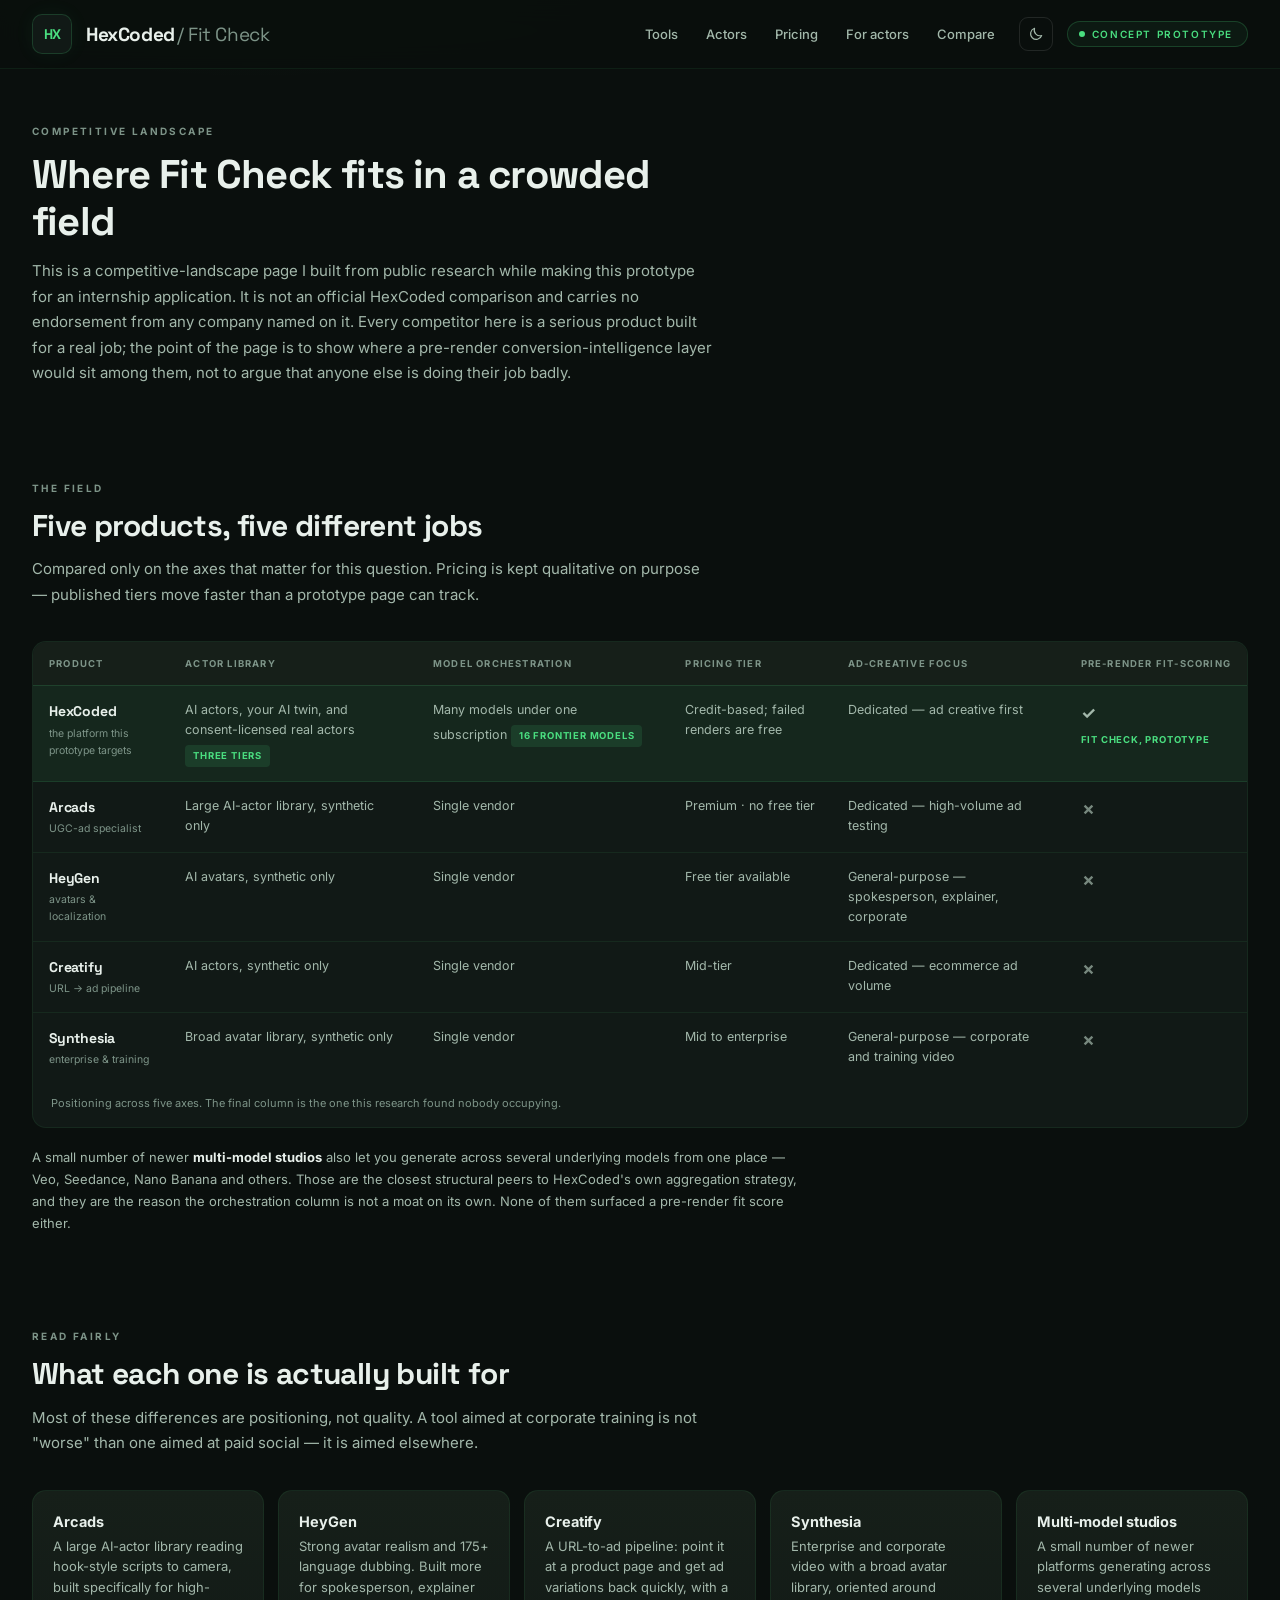
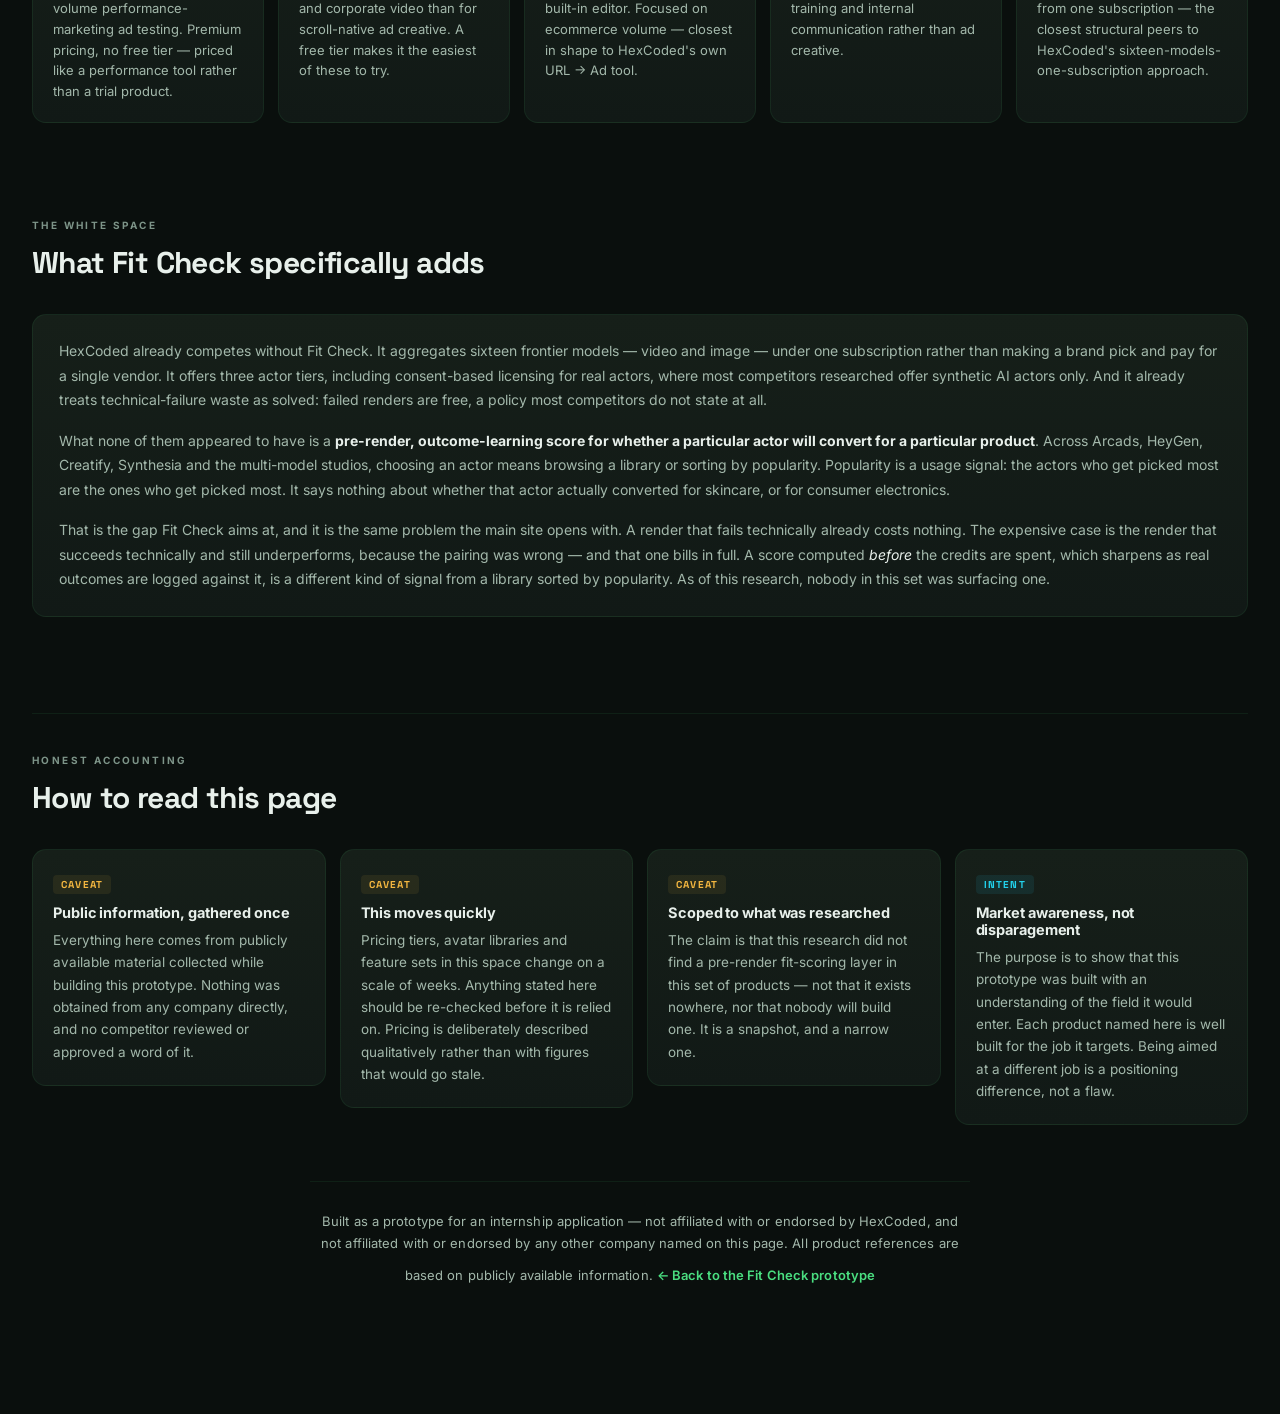
==== competitors.html @ 87420fc1 "Add a competitive-landscape page competitors.html positions Fit Check against Arcads, HeyGen, Creati" ====
<!DOCTYPE html>
<html lang="en">
<head>
<meta charset="UTF-8">
<script>
  /* Applied before first paint so a saved light theme never flashes dark.
     Kept inline and tiny on purpose - it must run before the stylesheet
     paints, which a deferred module cannot do. */
  (function () {
    try {
      if (localStorage.getItem('hexcoded-theme') === 'light') {
        document.documentElement.setAttribute('data-theme', 'light');
      }
    } catch (e) { /* storage blocked - fall through to the dark default */ }
  })();
</script>
<meta name="viewport" content="width=device-width, initial-scale=1.0">
<title>Competitive landscape · Fit Check — HexCoded concept prototype</title>
<meta name="description" content="Where a pre-render conversion-intelligence score sits against Arcads, HeyGen, Creatify and Synthesia — a competitive-landscape page built from public research for an internship application.">
<link rel="icon" href="data:image/svg+xml,%3Csvg xmlns=%27http://www.w3.org/2000/svg%27 viewBox=%270 0 32 32%27%3E%3Crect width=%2732%27 height=%2732%27 rx=%278%27 fill=%27%230a0f0d%27/%3E%3Ccircle cx=%2716%27 cy=%2716%27 r=%279%27 fill=%27none%27 stroke=%27%234ade80%27 stroke-width=%272%27/%3E%3Ccircle cx=%2716%27 cy=%2716%27 r=%273.5%27 fill=%27%234ade80%27/%3E%3C/svg%3E">
<link rel="preconnect" href="https://fonts.googleapis.com">
<link href="https://fonts.googleapis.com/css2?family=Space+Grotesk:wght@400;500;600;700&family=Inter:wght@400;500;600&family=JetBrains+Mono:wght@400;500&display=swap" rel="stylesheet">
<link rel="stylesheet" href="style.css">
</head>
<body id="top">

<!-- ══ NAV — same shell as index.html ═════════════════════════════ -->
<header class="site-header">
  <div class="header-inner">
    <a class="brand" href="index.html">
      <div class="brand-mark">HX</div>
      <div class="brand-name">HexCoded <span>/ Fit Check</span></div>
    </a>

    <nav class="site-nav" aria-label="Product navigation">
      <a href="index.html#tools">Tools</a>
      <a href="index.html#actors">Actors</a>
      <a href="index.html#pricing">Pricing</a>
      <a href="index.html#for-actors">For actors</a>
      <a href="competitors.html" aria-current="page">Compare</a>
    </nav>

    <div class="header-actions">
      <button class="theme-toggle" id="themeToggle" type="button"
              aria-label="Switch to light theme" title="Switch to light theme" aria-pressed="false">
        <svg class="icon-moon" viewBox="0 0 24 24" fill="none" stroke="currentColor"
             stroke-width="1.7" stroke-linecap="round" stroke-linejoin="round" aria-hidden="true">
          <path d="M20.5 14.2A8.5 8.5 0 019.8 3.5a8.5 8.5 0 1010.7 10.7z"/>
        </svg>
        <svg class="icon-sun" viewBox="0 0 24 24" fill="none" stroke="currentColor"
             stroke-width="1.7" stroke-linecap="round" stroke-linejoin="round" aria-hidden="true">
          <circle cx="12" cy="12" r="4.2"/>
          <path d="M12 2v2.4M12 19.6V22M22 12h-2.4M4.4 12H2M19.1 4.9l-1.7 1.7M6.6 17.4l-1.7 1.7M19.1 19.1l-1.7-1.7M6.6 6.6L4.9 4.9"/>
        </svg>
      </button>
      <div class="badge"><span class="badge-dot" aria-hidden="true"></span>Concept Prototype</div>
    </div>
  </div>
</header>

<main class="wrap">

  <!-- ══ HERO ═══════════════════════════════════════════════════════ -->
  <section class="section compare-hero">
    <div class="section-head">
      <div class="section-eyebrow">Competitive landscape</div>
      <h1 class="section-title compare-h1">Where Fit Check fits in a crowded field</h1>
      <p class="section-sub">This is a competitive-landscape page I built from public research while
        making this prototype for an internship application. It is not an official HexCoded comparison
        and carries no endorsement from any company named on it. Every competitor here is a serious
        product built for a real job; the point of the page is to show where a pre-render
        conversion-intelligence layer would sit among them, not to argue that anyone else is doing
        their job badly.</p>
    </div>
  </section>

  <!-- ══ COMPARISON ═════════════════════════════════════════════════ -->
  <section class="section" id="matrix">
    <div class="section-head">
      <div class="section-eyebrow">The field</div>
      <h2 class="section-title">Five products, five different jobs</h2>
      <p class="section-sub">Compared only on the axes that matter for this question. Pricing is kept
        qualitative on purpose — published tiers move faster than a prototype page can track.</p>
    </div>

    <div class="compare-scroll" tabindex="0" role="group" aria-label="Competitive comparison table">
      <table class="compare-table">
        <caption class="compare-caption">Positioning across five axes. The final column is the one
          this research found nobody occupying.</caption>
        <thead>
          <tr>
            <th scope="col">Product</th>
            <th scope="col">Actor library</th>
            <th scope="col">Model orchestration</th>
            <th scope="col">Pricing tier</th>
            <th scope="col">Ad-creative focus</th>
            <th scope="col">Pre-render fit-scoring</th>
          </tr>
        </thead>
        <tbody>
          <tr class="compare-row compare-row--us">
            <th scope="row">
              <span class="compare-name">HexCoded</span>
              <span class="compare-note">the platform this prototype targets</span>
            </th>
            <td>AI actors, your AI twin, and consent-licensed real actors <span class="compare-tick">three tiers</span></td>
            <td>Many models under one subscription <span class="compare-tick">16 frontier models</span></td>
            <td>Credit-based; failed renders are free</td>
            <td>Dedicated — ad creative first</td>
            <td class="compare-yes"><span aria-hidden="true">✓</span>
              <span class="compare-yes-label">Fit Check, prototype</span></td>
          </tr>
          <tr class="compare-row">
            <th scope="row">
              <span class="compare-name">Arcads</span>
              <span class="compare-note">UGC-ad specialist</span>
            </th>
            <td>Large AI-actor library, synthetic only</td>
            <td>Single vendor</td>
            <td>Premium · no free tier</td>
            <td>Dedicated — high-volume ad testing</td>
            <td class="compare-no"><span aria-hidden="true">✗</span><span class="sr-only">No</span></td>
          </tr>
          <tr class="compare-row">
            <th scope="row">
              <span class="compare-name">HeyGen</span>
              <span class="compare-note">avatars &amp; localization</span>
            </th>
            <td>AI avatars, synthetic only</td>
            <td>Single vendor</td>
            <td>Free tier available</td>
            <td>General-purpose — spokesperson, explainer, corporate</td>
            <td class="compare-no"><span aria-hidden="true">✗</span><span class="sr-only">No</span></td>
          </tr>
          <tr class="compare-row">
            <th scope="row">
              <span class="compare-name">Creatify</span>
              <span class="compare-note">URL → ad pipeline</span>
            </th>
            <td>AI actors, synthetic only</td>
            <td>Single vendor</td>
            <td>Mid-tier</td>
            <td>Dedicated — ecommerce ad volume</td>
            <td class="compare-no"><span aria-hidden="true">✗</span><span class="sr-only">No</span></td>
          </tr>
          <tr class="compare-row">
            <th scope="row">
              <span class="compare-name">Synthesia</span>
              <span class="compare-note">enterprise &amp; training</span>
            </th>
            <td>Broad avatar library, synthetic only</td>
            <td>Single vendor</td>
            <td>Mid to enterprise</td>
            <td>General-purpose — corporate and training video</td>
            <td class="compare-no"><span aria-hidden="true">✗</span><span class="sr-only">No</span></td>
          </tr>
        </tbody>
      </table>
    </div>

    <p class="compare-foot">A small number of newer <b>multi-model studios</b> also let you generate
      across several underlying models from one place — Veo, Seedance, Nano Banana and others. Those
      are the closest structural peers to HexCoded's own aggregation strategy, and they are the reason
      the orchestration column is not a moat on its own. None of them surfaced a pre-render fit score
      either.</p>
  </section>

  <!-- ══ WHAT EACH ONE IS ACTUALLY FOR ══════════════════════════════ -->
  <section class="section" id="field">
    <div class="section-head">
      <div class="section-eyebrow">Read fairly</div>
      <h2 class="section-title">What each one is actually built for</h2>
      <p class="section-sub">Most of these differences are positioning, not quality. A tool aimed at
        corporate training is not "worse" than one aimed at paid social — it is aimed elsewhere.</p>
    </div>

    <div class="tool-grid compare-grid">
      <div class="tool-card">
        <div class="tool-name">Arcads</div>
        <div class="tool-desc">A large AI-actor library reading hook-style scripts to camera, built
          specifically for high-volume performance-marketing ad testing. Premium pricing, no free tier
          — priced like a performance tool rather than a trial product.</div>
      </div>
      <div class="tool-card">
        <div class="tool-name">HeyGen</div>
        <div class="tool-desc">Strong avatar realism and 175+ language dubbing. Built more for
          spokesperson, explainer and corporate video than for scroll-native ad creative. A free tier
          makes it the easiest of these to try.</div>
      </div>
      <div class="tool-card">
        <div class="tool-name">Creatify</div>
        <div class="tool-desc">A URL-to-ad pipeline: point it at a product page and get ad variations
          back quickly, with a built-in editor. Focused on ecommerce volume — closest in shape to
          HexCoded's own URL → Ad tool.</div>
      </div>
      <div class="tool-card">
        <div class="tool-name">Synthesia</div>
        <div class="tool-desc">Enterprise and corporate video with a broad avatar library, oriented
          around training and internal communication rather than ad creative.</div>
      </div>
      <div class="tool-card">
        <div class="tool-name">Multi-model studios</div>
        <div class="tool-desc">A small number of newer platforms generating across several underlying
          models from one subscription — the closest structural peers to HexCoded's
          sixteen-models-one-subscription approach.</div>
      </div>
    </div>
  </section>

  <!-- ══ THE GAP ════════════════════════════════════════════════════ -->
  <section class="section" id="gap">
    <div class="section-head">
      <div class="section-eyebrow">The white space</div>
      <h2 class="section-title">What Fit Check specifically adds</h2>
    </div>

    <div class="evidence compare-gap">
      <p class="compare-p">HexCoded already competes without Fit Check. It aggregates sixteen frontier
        models — video and image — under one subscription rather than making a brand pick and pay for a
        single vendor. It offers three actor tiers, including consent-based licensing for real actors,
        where most competitors researched offer synthetic AI actors only. And it already treats
        technical-failure waste as solved: failed renders are free, a policy most competitors do not
        state at all.</p>

      <p class="compare-p">What none of them appeared to have is a <b>pre-render, outcome-learning
        score for whether a particular actor will convert for a particular product</b>. Across Arcads,
        HeyGen, Creatify, Synthesia and the multi-model studios, choosing an actor means browsing a
        library or sorting by popularity. Popularity is a usage signal: the actors who get picked most
        are the ones who get picked most. It says nothing about whether that actor actually converted
        for skincare, or for consumer electronics.</p>

      <p class="compare-p">That is the gap Fit Check aims at, and it is the same problem the main site
        opens with. A render that fails technically already costs nothing. The expensive case is the
        render that succeeds technically and still underperforms, because the pairing was wrong — and
        that one bills in full. A score computed <em>before</em> the credits are spent, which sharpens
        as real outcomes are logged against it, is a different kind of signal from a library sorted by
        popularity. As of this research, nobody in this set was surfacing one.</p>
    </div>
  </section>

  <!-- ══ HONESTY ════════════════════════════════════════════════════ -->
  <section class="section how" id="honesty">
    <div class="section-head">
      <div class="section-eyebrow">Honest accounting</div>
      <h2 class="section-title">How to read this page</h2>
    </div>

    <div class="how-grid">
      <div class="how-card">
        <div class="how-num how-num--standin">Caveat</div>
        <div class="how-h">Public information, gathered once</div>
        <div class="how-p">Everything here comes from publicly available material collected while
          building this prototype. Nothing was obtained from any company directly, and no competitor
          reviewed or approved a word of it.</div>
      </div>
      <div class="how-card">
        <div class="how-num how-num--standin">Caveat</div>
        <div class="how-h">This moves quickly</div>
        <div class="how-p">Pricing tiers, avatar libraries and feature sets in this space change on a
          scale of weeks. Anything stated here should be re-checked before it is relied on. Pricing is
          deliberately described qualitatively rather than with figures that would go stale.</div>
      </div>
      <div class="how-card">
        <div class="how-num how-num--standin">Caveat</div>
        <div class="how-h">Scoped to what was researched</div>
        <div class="how-p">The claim is that this research did not find a pre-render fit-scoring layer
          in this set of products — not that it exists nowhere, nor that nobody will build one. It is a
          snapshot, and a narrow one.</div>
      </div>
      <div class="how-card">
        <div class="how-num how-num--grounded">Intent</div>
        <div class="how-h">Market awareness, not disparagement</div>
        <div class="how-p">The purpose is to show that this prototype was built with an understanding
          of the field it would enter. Each product named here is well built for the job it targets.
          Being aimed at a different job is a positioning difference, not a flaw.</div>
      </div>
    </div>
  </section>

  <footer id="colophon">Built as a prototype for an internship application — not affiliated with or
    endorsed by HexCoded, and not affiliated with or endorsed by any other company named on this page.
    All product references are based on publicly available information.
    <a class="compare-back" href="index.html">← Back to the Fit Check prototype</a></footer>
</main>

<script type="module" src="js/theme.js"></script>
</body>
</html>
---- style.css ----
/* ═══════════════════════════════════════════════════════════════════
   HexCoded · Conversion Intelligence — Production Design System
   ═══════════════════════════════════════════════════════════════════ */

/* ── Tokens ────────────────────────────────────────────────────── */
:root {
  --bg: #0a0f0d;
  --surface: #111916;
  --surface-2: #161f19;
  --surface-3: #1c2720;

  --border: rgba(74, 222, 128, .08);
  --border-hl: rgba(74, 222, 128, .18);

  --accent: #4ade80;
  --accent-dim: #2e6b48;
  --accent-glow: rgba(74, 222, 128, .22);

  --warn: #f4b740;
  --danger: #f2555a;

  --text: #e8f0eb;
  --text-2: #a3b8ab;
  --text-3: #7d9488;


  /* ── role tokens (light theme overrides these below) ───────────── */
  --accent-fill: #4ade80;      /* green that carries --on-accent ink */
  --accent-hover: #5ce898;
  --on-accent: #0a0f0d;        /* ink on a green fill */

  --grad-a: #4ade80;
  --grad-b: #22d3ee;
  --cyan: #22d3ee;
  --cyan-wash: rgba(34,211,238,.09);
  --cyan-wash-2: rgba(34,211,238,.16);

  --line-faint: rgba(255,255,255,.05);
  --line:       rgba(255,255,255,.08);
  --line-2:     rgba(255,255,255,.10);
  --line-3:     rgba(255,255,255,.12);
  --line-4:     rgba(255,255,255,.14);
  --fill-subtle: rgba(255,255,255,.04);
  --track:       rgba(255,255,255,.07);
  --track-fill:  rgba(255,255,255,.35);
  --track-fill-2: rgba(255,255,255,.16);
  --key-usage:   rgba(255,255,255,.30);
  --inset:       rgba(0,0,0,.18);

  --shadow-c:        rgba(0,0,0,.4);
  --shadow-c-soft:   rgba(0,0,0,.3);
  --shadow-c-strong: rgba(0,0,0,.55);

  --verdict-warm-fg: #c7f5d8;
  --verdict-cold-fg: #ffd4d5;
  --header-bg: rgba(10, 15, 13, .82);

  --hero-wash: rgba(74,222,128,.07);
  --hv-silhouette: url("data:image/svg+xml,%3Csvg xmlns='http://www.w3.org/2000/svg' viewBox='0 0 100 132'%3E%3Ccircle cx='50' cy='38' r='21'/%3E%3Cpath d='M6 132c0-29.5 19.7-50 44-50s44 20.5 44 50z'/%3E%3C/svg%3E");

  --mono: 'JetBrains Mono', 'SF Mono', 'Fira Code', monospace;
}

/* ── Reset ─────────────────────────────────────────────────────── */
*, *::before, *::after { box-sizing: border-box; margin: 0; padding: 0; }
html {
  scroll-behavior: smooth;
  /* sticky header is ~57-70px; keep anything scrolled-to clear of it.
     Global scroll-padding replaces the per-element scroll-margin-top rules
     that used to be sprinkled on .flow / .section / .rail / .for-actors. */
  scroll-padding-top: 96px;
}
body {
  font-family: 'Inter', -apple-system, BlinkMacSystemFont, sans-serif;
  background: var(--bg);
  color: var(--text);
  min-height: 100vh;
  -webkit-font-smoothing: antialiased;
  -moz-osx-font-smoothing: grayscale;
  padding: 0 0 100px;
  /* single subtle top glow — not over-produced */
  background-image:
    radial-gradient(ellipse 900px 440px at 20% -6%, var(--hero-wash), transparent 60%);
}

/* ── Layout ────────────────────────────────────────────────────── */
/* .wrap is the WIDE container for hero / transparency / footer.
   .flow is the NARROW, centred container for the linear step panels. */
.wrap {
  max-width: 1280px;
  margin: 0 auto;
  padding: 0 32px;
}
.flow {
  max-width: 800px;
  margin: 0 auto;
}
/* Long-form text never runs the full 1280px measure. */
.sub, .notice, footer { max-width: 660px; }

/* ── Keyframes ─────────────────────────────────────────────────── */
@keyframes fadeUp {
  from { opacity: 0; transform: translateY(18px); }
  to   { opacity: 1; transform: translateY(0); }
}
@keyframes panelIn {
  from { opacity: 0; transform: translateY(12px) scale(.985); }
  to   { opacity: 1; transform: translateY(0)   scale(1); }
}
@keyframes scorePulse {
  0%   { transform: scale(1); }
  35%  { transform: scale(1.08); }
  100% { transform: scale(1); }
}
@keyframes scaleIn {
  from { opacity: 0; transform: translateY(12px) scale(.985); }
  to   { opacity: 1; transform: translateY(0)   scale(1); }
}
@keyframes dotPulse {
  0%, 100% { box-shadow: 0 0 0 0 rgba(74,222,128,.55); }
  60%      { box-shadow: 0 0 0 5px rgba(74,222,128,0); }
}
@keyframes toastUp {
  from { opacity: 0; transform: translateX(-50%) translateY(16px); }
  to   { opacity: 1; transform: translateX(-50%) translateY(0); }
}

/* ══════════════════════════════════════════════════════════════════
   LIGHT THEME
   Same token names, re-pointed. Dark stays the default; light is opt-in
   via data-theme="light" on <html>. On white the dark theme's tricks
   invert: green-tinted glows become grey hairlines, and depth comes
   from soft shadows instead of border luminance.
   ══════════════════════════════════════════════════════════════════ */
html[data-theme="light"] {
  --bg: #f4f9f6;
  --surface: #ffffff;
  --surface-2: #fbfdfc;
  --surface-3: #f1f7f3;

  --border: rgba(13, 42, 30, .10);
  --border-hl: rgba(22, 163, 74, .32);

  --accent: #15803d;          /* green that must stay readable AS TEXT on white */
  --accent-fill: #22c55e;     /* vivid green that carries --on-accent ink */
  --accent-hover: #16a34a;
  --accent-dim: #86efac;
  --accent-glow: rgba(34, 197, 94, .20);
  --on-accent: #04240f;

  --grad-a: #16a34a;
  --grad-b: #0891b2;
  --cyan: #0e7490;
  --cyan-wash: rgba(14, 116, 144, .08);
  --cyan-wash-2: rgba(14, 116, 144, .14);

  --warn: #b45309;
  --danger: #dc2626;

  --text:   #0a1710;   /* headings: near-black */
  --text-2: #3a4a42;   /* body copy: confidently dark, ~9.4:1 on white */
  --text-3: #4e5d55;   /* muted labels, ~7:1 on white */

  --line-faint:   rgba(13, 42, 30, .06);
  --line:         rgba(13, 42, 30, .09);
  --line-2:       rgba(13, 42, 30, .12);
  --line-3:       rgba(13, 42, 30, .15);
  --line-4:       rgba(13, 42, 30, .20);
  --fill-subtle:  rgba(13, 42, 30, .04);
  --track:        rgba(13, 42, 30, .08);
  --track-fill:   rgba(13, 42, 30, .42);
  --track-fill-2: rgba(13, 42, 30, .20);
  --key-usage:    rgba(13, 42, 30, .34);
  --inset:        rgba(13, 42, 30, .025);

  --shadow-c:        rgba(16, 44, 32, .10);
  --shadow-c-soft:   rgba(16, 44, 32, .07);
  --shadow-c-strong: rgba(16, 44, 32, .15);

  --verdict-warm-fg: #14532d;
  --verdict-cold-fg: #7f1d1d;
  --header-bg: rgba(255, 255, 255, .88);

  --hero-wash: rgba(34, 197, 94, .10);
}

/* Depth on white comes from shadow, not from a luminous border. */
html[data-theme="light"] .panel,
html[data-theme="light"] .tool-card,
html[data-theme="light"] .lib-card,
html[data-theme="light"] .econ-cell,
html[data-theme="light"] .how-card,
html[data-theme="light"] .evidence,
html[data-theme="light"] .for-actors,
html[data-theme="light"] .notice,
html[data-theme="light"] .stat,
html[data-theme="light"] .lib-verdict {
  box-shadow: 0 1px 2px rgba(16,44,32,.04), 0 6px 18px rgba(16,44,32,.06);
}
html[data-theme="light"] .panel {
  box-shadow: 0 1px 2px rgba(16,44,32,.04), 0 10px 30px rgba(16,44,32,.07);
}
html[data-theme="light"] .tool-card:hover,
html[data-theme="light"] .lib-card:hover,
html[data-theme="light"] .econ-cell:hover,
html[data-theme="light"] .how-card:hover,
html[data-theme="light"] .stat:hover {
  box-shadow: 0 2px 4px rgba(16,44,32,.05), 0 12px 28px rgba(16,44,32,.11);
}

/* The green washes that read as "tint" on black go muddy on white —
   lighten them and lean on the border instead. */
html[data-theme="light"] .badge {
  background: rgba(34,197,94,.07);
  border-color: rgba(22,163,74,.30);
}
html[data-theme="light"] .actor-card.sel,
html[data-theme="light"] .tool-card--new {
  background: linear-gradient(180deg, rgba(34,197,94,.09) 0%, var(--surface) 70%);
}
html[data-theme="light"] .drop {
  background: var(--surface-3);
}
html[data-theme="light"] .drop:hover {
  background: rgba(34,197,94,.06);
  border-color: var(--accent);
}
html[data-theme="light"] .lib-stat {
  background: var(--surface-3);
}
html[data-theme="light"] .lib-card.has-fit .lib-stat--fit {
  background: rgba(34,197,94,.09);
  border-color: rgba(22,163,74,.30);
}
html[data-theme="light"] .verdict.warm,
html[data-theme="light"] .lib-verdict.on {
  background: rgba(34,197,94,.08);
  border-color: rgba(22,163,74,.28);
}
html[data-theme="light"] .verdict.cold {
  background: rgba(220,38,38,.05);
  border-color: rgba(220,38,38,.22);
}
html[data-theme="light"] .btn-ghost {
  border-color: var(--line-2);
}
html[data-theme="light"] .btn-ghost:hover {
  border-color: var(--border-hl);
  background: rgba(34,197,94,.06);
}
html[data-theme="light"] .conf-pill.med,
html[data-theme="light"] .conf-pill.high,
html[data-theme="light"] .how-num--real {
  background: rgba(34,197,94,.11);
}
html[data-theme="light"] .conf-pill.low { background: rgba(180,83,9,.11); }
html[data-theme="light"] .conf-pill.none,
html[data-theme="light"] .err-box { background: rgba(220,38,38,.07); }
html[data-theme="light"] .how-num--standin { background: rgba(180,83,9,.11); }
html[data-theme="light"] .ev-note code,
html[data-theme="light"] .how-p code,
html[data-theme="light"] footer code {
  background: rgba(34,197,94,.11);
}
html[data-theme="light"] .lb-item:hover { background: rgba(34,197,94,.05); }
html[data-theme="light"] .logBtn { background: var(--surface-3); }
html[data-theme="light"] ::selection { background: rgba(34,197,94,.24); color: var(--text); }
html[data-theme="light"] ::-webkit-scrollbar-track { background: var(--surface-3); }
html[data-theme="light"] ::-webkit-scrollbar-thumb { background: rgba(13,42,30,.22); }
html[data-theme="light"] ::-webkit-scrollbar-thumb:hover { background: rgba(13,42,30,.34); }

/* ── Theme toggle button ────────────────────────────────────────── */
.theme-toggle {
  width: 34px; height: 34px; flex-shrink: 0;
  display: inline-flex; align-items: center; justify-content: center;
  border-radius: 9px; cursor: pointer;
  background: transparent;
  border: 1px solid var(--line-2);
  color: var(--text-2);
  transition: color .2s, border-color .2s, background .2s, transform .2s;
}
.theme-toggle:hover {
  color: var(--accent);
  border-color: var(--border-hl);
  background: var(--fill-subtle);
  transform: translateY(-1px);
}
.theme-toggle:focus-visible {
  outline: none;
  box-shadow: 0 0 0 3px var(--accent-glow);
}
.theme-toggle svg { width: 16px; height: 16px; display: block; }
/* show the icon for the theme you would switch TO */
.theme-toggle .icon-sun  { display: none; }
.theme-toggle .icon-moon { display: block; }
html[data-theme="light"] .theme-toggle .icon-sun  { display: block; }
html[data-theme="light"] .theme-toggle .icon-moon { display: none; }

/* ══════════════════════════════════════════════════════════════════
   HEADER / BRAND
   ══════════════════════════════════════════════════════════════════ */
/* The bar itself is full-viewport-width; only .header-inner is capped. */
.site-header {
  position: sticky; top: 0; z-index: 40;
  width: 100%;
  background: var(--header-bg);
  -webkit-backdrop-filter: saturate(150%) blur(14px);
  backdrop-filter: saturate(150%) blur(14px);
  border-bottom: 1px solid var(--border);
  margin-bottom: 56px;
}
.header-inner {
  max-width: 1280px; margin: 0 auto;
  padding: 14px 32px;
  display: flex; align-items: center; gap: 24px;
}
.brand {
  display: flex; align-items: center; gap: 14px;
  text-decoration: none; color: inherit;
  margin-right: auto;
  transition: opacity .2s;
}
.brand:hover { opacity: .82; }

/* ── centre-right nav links ── */
.site-nav {
  display: flex; align-items: center; gap: 28px;
}
.site-nav a {
  font-size: 13px; font-weight: 500;
  color: var(--text-2); text-decoration: none;
  position: relative; padding: 4px 0;
  transition: color .2s;
}
.site-nav a::after {
  content: ""; position: absolute;
  left: 0; right: 0; bottom: -2px; height: 1.5px;
  background: var(--accent);
  transform: scaleX(0); transform-origin: left;
  transition: transform .25s cubic-bezier(.4,0,.2,1);
}
.site-nav a:hover { color: var(--text); }
.site-nav a:hover::after { transform: scaleX(1); }

/* ── far-right actions ── */
.header-actions {
  display: flex; align-items: center; gap: 14px;
  flex-shrink: 0;
}
.btn-sm {
  padding: 9px 16px; font-size: 12.5px;
  text-decoration: none; white-space: nowrap;
}
.brand-mark {
  width: 40px; height: 40px; border-radius: 10px;
  background: var(--surface);
  border: 1.5px solid var(--border-hl);
  display: flex; align-items: center; justify-content: center;
  font-family: 'Space Grotesk', sans-serif;
  font-weight: 700; font-size: 14px;
  color: var(--accent);
  letter-spacing: -.5px;
  flex-shrink: 0;
  box-shadow: 0 0 20px rgba(74,222,128,.06);
}
.brand-name {
  font-family: 'Space Grotesk', sans-serif;
  font-weight: 700; font-size: 19px;
  letter-spacing: -.4px;
  display: flex; align-items: baseline; gap: 0;
}
.brand-name span {
  color: var(--text-3); font-weight: 400;
  margin-left: 2px;
}

/* badge — live-indicator chip */
.badge {
  display: inline-flex; align-items: center; gap: 7px;
  font-size: 10px; letter-spacing: 1.6px; text-transform: uppercase;
  font-weight: 600; color: var(--accent);
  border: 1px solid rgba(74,222,128,.20);
  background: rgba(74,222,128,.05);
  padding: 6px 14px 6px 11px; border-radius: 100px;
}
.badge-dot {
  width: 6px; height: 6px; border-radius: 50%;
  background: var(--accent);
  flex-shrink: 0;
  animation: dotPulse 2.4s ease-out infinite;
}

/* ══════════════════════════════════════════════════════════════════
   HERO
   ══════════════════════════════════════════════════════════════════ */
/* Mobile-first: single column. Two-column kicks in at >=900px (see below). */
.hero {
  display: grid;
  grid-template-columns: 1fr;
  gap: 40px;
  align-items: center;
  padding-bottom: 8px;
}
.hero-cta {
  display: flex; flex-wrap: wrap; gap: 12px;
  margin-top: 26px;
}
.hero-cta .btn { text-decoration: none; }

.eyebrow {
  font-size: 10.5px; letter-spacing: 2.8px; text-transform: uppercase;
  color: var(--text-3); font-weight: 600;
  margin-bottom: 16px;
}
h1 {
  font-family: 'Space Grotesk', sans-serif;
  font-size: clamp(32px, 4.8vw, 52px);
  line-height: 1.08; font-weight: 700;
  letter-spacing: -.02em;
  max-width: 740px;
  margin-bottom: 4px;
}
h1 em {
  font-style: normal;
  background: linear-gradient(135deg, var(--grad-a), var(--grad-b));
  -webkit-background-clip: text;
  background-clip: text;
  color: transparent;
}
.sub {
  color: var(--text-2); font-size: 16px;
  line-height: 1.7; max-width: 660px;
  margin-top: 16px;
}

/* ── Notice ─────────────────────────────────────────────────────── */
.notice {
  margin-top: 24px; font-size: 13px; color: var(--text-2);
  border: 1px solid var(--border); border-radius: 10px;
  padding: 12px 16px;
  background: var(--surface);
  display: flex; gap: 10px; align-items: flex-start;
  line-height: 1.65;
}
.notice b { color: var(--text-2); }

/* ══════════════════════════════════════════════════════════════════
   HERO VISUAL — stacked portrait cards with a live-feeling front card
   All motion is CSS. No video or image files, original artwork only.
   The card CHROME follows the theme; the small preview STAGE stays dark
   in both themes (like a video thumbnail inside a white card), which is
   what keeps the green sweep legible on a light background.
   ══════════════════════════════════════════════════════════════════ */
.hero-visual { display: none; }          /* hidden until the wide breakpoint */

.hv-stack {
  position: relative;
  height: 430px;
  /* one knob drives rest + hover spread so narrow columns can shrink it */
  --hv-spread: 130px;
  display: flex; align-items: center; justify-content: center;
}
.hv-glow {
  position: absolute; inset: 6% 2% 10%;
  border-radius: 44px;
  background:
    radial-gradient(ellipse at 66% 28%, var(--cyan-wash-2), transparent 62%),
    radial-gradient(ellipse at 30% 72%, var(--accent-glow), transparent 62%);
  filter: blur(30px);
  pointer-events: none;
}

.hv-card {
  position: absolute;
  width: 176px;
  aspect-ratio: 9 / 16;
  border-radius: 18px;
  overflow: hidden;
  display: flex; flex-direction: column;
  background: var(--surface);
  border: 1px solid var(--border-hl);
  box-shadow: 0 22px 52px var(--shadow-c-strong);
  transition: transform .5s cubic-bezier(.4,0,.2,1), box-shadow .5s;
}
.hv-card--left  { transform: translateX(calc(var(--hv-spread) * -1)) rotate(-9deg) scale(.86); z-index: 1; }
.hv-card--right { transform: translateX(var(--hv-spread)) rotate( 9deg) scale(.86); z-index: 1; }
.hv-card--front {
  width: 200px;
  z-index: 3;
  transform: translateY(-8px);
  border-color: var(--border-hl);
  box-shadow: 0 30px 64px var(--shadow-c-strong);
}
.hv-stack:hover .hv-card--left  { transform: translateX(calc(var(--hv-spread) * -1.14)) rotate(-11deg) scale(.88); }
.hv-stack:hover .hv-card--right { transform: translateX(calc(var(--hv-spread) * 1.14)) rotate( 11deg) scale(.88); }
.hv-stack:hover .hv-card--front { transform: translateY(-14px); }

/* ── the preview stage: deliberately dark in BOTH themes ─────────── */
.hv-scene {
  position: relative;
  flex: 1;
  background:
    radial-gradient(ellipse at 50% 120%, #17251f 0%, transparent 70%),
    linear-gradient(170deg, #101b16 0%, #0a120f 100%);
  overflow: hidden;
}

/* animated silhouette: a masked element with a gradient sweeping across */
.hv-figure {
  position: absolute; inset: 12% 0 0;
  -webkit-mask-image: var(--hv-silhouette);
          mask-image: var(--hv-silhouette);
  -webkit-mask-size: 74% auto;    mask-size: 74% auto;
  -webkit-mask-position: center bottom; mask-position: center bottom;
  -webkit-mask-repeat: no-repeat; mask-repeat: no-repeat;
  background-image:
    linear-gradient(108deg, transparent 26%, var(--grad-a) 43%, var(--grad-b) 54%, transparent 72%),
    linear-gradient(0deg, #2a3d34, #2a3d34);
  background-size: 260% 100%, 100% 100%;
  background-repeat: no-repeat;
  animation: hvSweep 3.6s linear infinite;
}
@keyframes hvSweep {
  from { background-position: 170% 0, 0 0; }
  to   { background-position: -70% 0, 0 0; }
}

/* a faint horizontal scan line drifting down the stage */
.hv-scan {
  position: absolute; left: 0; right: 0; height: 34%;
  background: linear-gradient(180deg, transparent, rgba(74,222,128,.10), transparent);
  animation: hvScan 4.2s ease-in-out infinite;
  pointer-events: none;
}
@keyframes hvScan {
  0%, 100% { transform: translateY(-40%); opacity: 0; }
  40%      { opacity: 1; }
  60%      { opacity: 1; }
  50%      { transform: translateY(190%); }
}

/* ── LIVE PREVIEW chip — fixed light colours, it sits on the dark stage */
.hv-live {
  position: absolute; top: 10px; left: 10px;
  display: inline-flex; align-items: center; gap: 6px;
  font-size: 8px; font-weight: 700;
  letter-spacing: 1.1px; text-transform: uppercase;
  color: #d6f5e2;
  background: rgba(8,14,11,.62);
  -webkit-backdrop-filter: blur(6px); backdrop-filter: blur(6px);
  border: 1px solid rgba(74,222,128,.30);
  padding: 4px 9px 4px 7px; border-radius: 100px;
  z-index: 2;
}
.hv-live-dot {
  width: 5px; height: 5px; border-radius: 50%;
  background: #4ade80; flex-shrink: 0;
  animation: hvRec 1.6s ease-in-out infinite;
}
@keyframes hvRec {
  0%, 100% { opacity: 1;  box-shadow: 0 0 0 0 rgba(74,222,128,.6); }
  50%      { opacity: .45; box-shadow: 0 0 0 4px rgba(74,222,128,0); }
}

/* ── card chrome below the stage — fully theme-aware ─────────────── */
.hv-readout {
  padding: 11px 12px 12px;
  background: var(--surface);
  border-top: 1px solid var(--border);
  flex-shrink: 0;
}
.hv-cap {
  font-size: 8px; letter-spacing: 1.3px; text-transform: uppercase;
  font-weight: 700; color: var(--text-3);
  margin-bottom: 7px;
}
.hv-score {
  display: flex; align-items: baseline; gap: 3px;
  font-family: 'Space Grotesk', sans-serif;
  line-height: 1;
}
.hv-score b {
  font-size: 30px; font-weight: 700; letter-spacing: -1.4px;
  background: linear-gradient(135deg, var(--grad-a), var(--grad-b));
  -webkit-background-clip: text; background-clip: text; color: transparent;
}
.hv-score span { font-size: 11px; color: var(--text-3); font-weight: 500; }

/* looping waveform — reads as "computing", not as audio */
.hv-wave {
  display: flex; align-items: flex-end; gap: 2.5px;
  height: 18px; margin-top: 9px;
}
.hv-wave i {
  flex: 1; height: 100%; border-radius: 2px;
  background: linear-gradient(180deg, var(--grad-a), var(--grad-b));
  transform-origin: bottom;
  animation: hvWave 1.25s ease-in-out infinite;
}
.hv-wave i:nth-child(1) { animation-delay: -.00s }
.hv-wave i:nth-child(2) { animation-delay: -.14s }
.hv-wave i:nth-child(3) { animation-delay: -.28s }
.hv-wave i:nth-child(4) { animation-delay: -.42s }
.hv-wave i:nth-child(5) { animation-delay: -.56s }
.hv-wave i:nth-child(6) { animation-delay: -.70s }
.hv-wave i:nth-child(7) { animation-delay: -.84s }
.hv-wave i:nth-child(8) { animation-delay: -.98s }
.hv-wave i:nth-child(9) { animation-delay: -1.12s }
@keyframes hvWave {
  0%, 100% { transform: scaleY(.20); opacity: .55; }
  50%      { transform: scaleY(1);   opacity: 1; }
}

.hv-prog {
  height: 3px; margin-top: 9px; border-radius: 100px;
  background: var(--track); overflow: hidden;
}
.hv-prog i {
  display: block; height: 100%; border-radius: 100px;
  background: linear-gradient(90deg, var(--grad-a), var(--grad-b));
  animation: hvProg 3.2s cubic-bezier(.5,0,.3,1) infinite;
}
@keyframes hvProg {
  0%       { width: 3%;  opacity: 1; }
  72%      { width: 84%; opacity: 1; }
  90%,100% { width: 84%; opacity: .25; }
}

/* ── side card contents ─────────────────────────────────────────── */
.hv-swatches {
  position: absolute; inset: 0;
  display: flex; flex-direction: column;
}
.hv-swatches span { flex: 1; background: var(--c); }
.hv-foot {
  display: flex; justify-content: space-between; align-items: baseline;
  font-size: 8.5px; color: var(--text-3); margin-top: 6px;
}
.hv-mono { font-family: var(--mono); color: var(--accent); font-size: 8px; }

.hv-portrait {
  position: absolute; inset: 0;
  display: flex; align-items: center; justify-content: center;
}
.hv-portrait svg {
  width: 62%; height: auto; display: block;
  border-radius: 50%;
  filter: drop-shadow(0 6px 18px rgba(0,0,0,.45));
}
.hv-name { font-weight: 600; font-size: 11.5px; color: var(--text); }
.hv-tag  { font-size: 8.5px; color: var(--text-3); margin-top: 2px; }

/* the hero column narrows fast between 900-1120px - pull the stack in
   so the outer cards cannot push past the viewport edge */
@media (max-width: 1120px) {
  .hv-stack { --hv-spread: 92px; height: 400px; }
  .hv-card { width: 158px; }
  .hv-card--front { width: 180px; }
}

.hv-caption {
  margin-top: 16px; text-align: center;
  font-size: 10.5px; color: var(--text-3);
  letter-spacing: .2px;
}

/* Motion is decoration — kill it when the viewer asks. */
@media (prefers-reduced-motion: reduce) {
  .hv-figure, .hv-scan, .hv-live-dot, .hv-wave i, .hv-prog i { animation: none; }
  .hv-prog i { width: 84%; }
  .hv-wave i { transform: scaleY(.6); }
  .hv-stack:hover .hv-card--left,
  .hv-stack:hover .hv-card--right,
  .hv-stack:hover .hv-card--front { transform: none; }
  .hv-stack:hover .hv-card--left  { transform: translateX(calc(var(--hv-spread) * -1)) rotate(-9deg) scale(.86); }
  .hv-stack:hover .hv-card--right { transform: translateX(var(--hv-spread)) rotate( 9deg) scale(.86); }
  .hv-stack:hover .hv-card--front { transform: translateY(-8px); }
}

/* ══════════════════════════════════════════════════════════════════
   STEP RAIL
   ══════════════════════════════════════════════════════════════════ */
.rail {
  display: flex; align-items: center;
  margin: 40px 0 32px;
}
.step-pt {
  display: flex; align-items: center; gap: 10px;
}
.dot {
  width: 28px; height: 28px; border-radius: 50%;
  display: flex; align-items: center; justify-content: center;
  font-size: 11px; font-weight: 700;
  font-family: 'Space Grotesk', sans-serif;
  border: 1.5px solid var(--line-3);
  color: var(--text-3); background: var(--surface);
  transition: all .35s cubic-bezier(.4,0,.2,1);
  flex-shrink: 0;
}
.dot.active {
  border-color: var(--accent);
  color: var(--on-accent); background: var(--accent-fill);
  box-shadow: 0 0 0 4px var(--accent-glow);
  transform: scale(1.08);
}
.dot.done {
  border-color: var(--accent);
  color: var(--accent); background: rgba(74,222,128,.10);
}
.step-label {
  font-size: 12.5px; color: var(--text-3);
  font-weight: 500; white-space: nowrap;
  transition: color .3s;
}
.step-label.on { color: var(--text); }
.rail-line {
  flex: 1; height: 1px;
  background: var(--line);
  margin: 0 12px; min-width: 14px;
}

/* ══════════════════════════════════════════════════════════════════
   PANELS
   ══════════════════════════════════════════════════════════════════ */
.panel {
  background: var(--surface);
  border: 1px solid var(--border);
  border-radius: 16px;
  padding: 32px 34px;
  min-height: 280px;
  box-shadow: 0 18px 44px var(--shadow-c);
  animation: panelIn .4s ease-out both;
}
.panel-title {
  font-family: 'Space Grotesk', sans-serif;
  font-weight: 700; font-size: 17px;
  margin-bottom: 7px;
  letter-spacing: -.2px;
}
.panel-desc {
  color: var(--text-2); font-size: 14.5px;
  margin-bottom: 26px; line-height: 1.65;
}

/* ══════════════════════════════════════════════════════════════════
   UPLOAD / DROP ZONE
   ══════════════════════════════════════════════════════════════════ */
.drop {
  border: 1.5px dashed var(--line-4);
  border-radius: 14px; padding: 34px;
  display: flex; flex-direction: column;
  align-items: center; justify-content: center; gap: 8px;
  cursor: pointer; text-align: center;
  background: var(--surface-2);
  transition: border-color .25s, background .25s, box-shadow .25s, transform .25s;
}
.drop:hover {
  border-color: var(--accent-dim);
  background: rgba(74,222,128,.03);
  transform: translateY(-1px);
  box-shadow: 0 6px 24px var(--shadow-c-soft);
}
.drop.filled {
  border-style: solid;
  border-color: var(--accent-dim);
  padding: 16px;
}
.drop-title { font-weight: 600; font-size: 13.5px; }
.drop-sub   { font-size: 11.5px; color: var(--text-3); }
.preview-img {
  max-height: 150px; border-radius: 10px;
  object-fit: cover;
}
input[type=file] { display: none; }

/* ── Category chips ────────────────────────────────────────────── */
.samples {
  display: flex; gap: 9px;
  margin-top: 14px; flex-wrap: wrap;
}
.sample-chip {
  font-size: 11.5px; padding: 7px 13px;
  border-radius: 100px;
  border: 1px solid var(--line-2);
  color: var(--text-2); cursor: pointer;
  background: transparent;
  transition: all .2s ease;
}
.sample-chip:hover {
  border-color: var(--accent-dim);
  color: var(--accent);
}
.sample-chip.on {
  border-color: var(--accent);
  color: var(--accent);
  background: rgba(74,222,128,.06);
}

/* ══════════════════════════════════════════════════════════════════
   ACTOR GRID
   ══════════════════════════════════════════════════════════════════ */
.actor-grid {
  display: grid;
  grid-template-columns: repeat(6, 1fr);
  gap: 12px;
}
@media (max-width: 820px) { .actor-grid { grid-template-columns: repeat(3, 1fr); } }
@media (max-width: 480px) { .actor-grid { grid-template-columns: repeat(2, 1fr); } }

.actor-card {
  border: 1.5px solid var(--border);
  border-radius: 14px; padding: 16px 12px;
  cursor: pointer; text-align: center;
  background: linear-gradient(180deg, var(--surface-2) 0%, var(--surface) 100%);
  transition: all .25s cubic-bezier(.4,0,.2,1);
}
.actor-card:hover {
  border-color: var(--border-hl);
  transform: translateY(-3px) scale(1.02);
  box-shadow: 0 8px 24px var(--shadow-c);
}
.actor-card.sel {
  border-color: var(--accent);
  background: linear-gradient(180deg, rgba(74,222,128,.07) 0%, var(--surface) 100%);
  box-shadow:
    0 0 0 3px var(--accent-glow),
    0 8px 28px var(--shadow-c);
}
.actor-avatar {
  width: 56px; height: 56px; border-radius: 50%;
  margin: 0 auto 8px;
  position: relative; overflow: hidden;
  transition: transform .25s;
}
.actor-card:hover .actor-avatar { transform: scale(1.06); }
.actor-avatar svg { width: 100%; height: 100%; display: block; }
.actor-name { font-weight: 600; font-size: 13px; }
.actor-tag  { font-size: 10.5px; color: var(--text-3); margin-top: 2px; }
.actor-delivery {
  font-size: 9.5px; margin-top: 5px;
  color: var(--accent); opacity: .85;
  letter-spacing: .2px;
}

/* ══════════════════════════════════════════════════════════════════
   FORM HELPERS
   ══════════════════════════════════════════════════════════════════ */
.field { margin-bottom: 14px; }
.field label {
  display: block; font-size: 10.5px; color: var(--text-3);
  margin-bottom: 7px; font-weight: 600;
  letter-spacing: .6px; text-transform: uppercase;
}
select {
  width: 100%; background: var(--surface-2);
  border: 1px solid var(--line-3);
  color: var(--text); padding: 11px 12px;
  border-radius: 9px; font-size: 14px;
  font-family: 'Inter', sans-serif; cursor: pointer;
  transition: border-color .2s, box-shadow .2s;
}
select:focus {
  outline: none;
  border-color: var(--accent-dim);
  box-shadow: 0 0 0 3px var(--accent-glow);
}

/* ══════════════════════════════════════════════════════════════════
   BUTTONS
   ══════════════════════════════════════════════════════════════════ */
.row {
  display: flex; justify-content: space-between;
  align-items: center; margin-top: 28px;
  gap: 12px; flex-wrap: wrap;
}
.btn {
  font-family: 'Inter', sans-serif;
  font-weight: 600; font-size: 13.5px;
  border: none; border-radius: 10px;
  padding: 12px 22px; cursor: pointer;
  display: inline-flex; align-items: center; gap: 8px;
  transition: all .2s cubic-bezier(.4,0,.2,1);
}
.btn-primary {
  background: var(--accent-fill);
  color: var(--on-accent);
}
.btn-primary:hover {
  background: var(--accent-hover);
  transform: translateY(-1px);
  box-shadow: 0 4px 18px var(--accent-glow);
}
.btn-primary:active { transform: translateY(0); }
.btn-primary:disabled {
  background: var(--surface-2);
  color: var(--text-3);
  cursor: not-allowed; box-shadow: none;
}
.btn-primary:disabled:hover { transform: none; }

.btn-ghost {
  background: transparent; color: var(--text-2);
  border: 1px solid rgba(74,222,128,.15);
}
.btn-ghost:hover {
  color: var(--text);
  border-color: rgba(74,222,128,.30);
  background: rgba(74,222,128,.04);
  transform: translateY(-1px);
}

/* ── Error ──────────────────────────────────────────────────────── */
.err-box {
  margin-top: 14px; font-size: 12.5px;
  color: var(--danger);
  background: rgba(242,85,90,.06);
  border: 1px solid rgba(242,85,90,.25);
  border-radius: 9px; padding: 10px 13px;
  display: none;
}
.err-box.show { display: block; }

/* ══════════════════════════════════════════════════════════════════
   RESULT — STEP 3
   ══════════════════════════════════════════════════════════════════ */
.result-grid {
  display: grid;
  grid-template-columns: 1fr 1.2fr;
  gap: 24px; align-items: start;
}
@media (max-width: 700px) { .result-grid { grid-template-columns: 1fr; } }

/* ── Evidence (diagnostics card) ───────────────────────────────── */
.evidence {
  background: linear-gradient(180deg, var(--surface-2) 0%, var(--surface) 100%);
  border: 1px solid var(--border);
  border-radius: 14px; padding: 22px 20px;
}
.ev-title {
  font-size: 10px; color: var(--text-3);
  text-transform: uppercase; letter-spacing: 1px;
  font-weight: 700; margin-bottom: 16px;
}
.ev-row {
  display: flex; align-items: center;
  gap: 12px; margin-bottom: 12px;
}
.swatch {
  width: 24px; height: 24px; border-radius: 6px;
  border: 1px solid var(--line-2);
  flex-shrink: 0;
}
.ev-label { font-size: 13px; color: var(--text-2); }
.ev-val {
  font-family: var(--mono);
  font-size: 13px; font-weight: 600;
  color: var(--text); margin-left: auto;
  letter-spacing: -.3px;
}
.ev-note {
  font-size: 12.5px; color: var(--text-2);
  margin-top: 16px; line-height: 1.65;
  border-top: 1px solid var(--border);
  padding-top: 14px;
}
.ev-note code {
  font-family: var(--mono);
  font-size: 10.5px;
  background: rgba(74,222,128,.08);
  color: var(--accent);
  padding: 2px 6px; border-radius: 4px;
}

/* ── Score block ───────────────────────────────────────────────── */
.score-block {
  display: flex; flex-direction: column; gap: 16px;
}
.score-head {
  display: flex; align-items: baseline;
  gap: 6px; flex-wrap: wrap;
}
.score-num {
  font-family: 'Space Grotesk', sans-serif;
  font-weight: 700; font-size: 56px;
  letter-spacing: -2px;
  color: var(--text);
  line-height: 1;
  transition: transform .3s ease;
}
/* pulse class — toggled by main.js on score update */
.score-num.pulse {
  animation: scorePulse .45s cubic-bezier(.4,0,.2,1);
}
.score-den {
  font-family: 'Space Grotesk', sans-serif;
  color: var(--text-3); font-size: 18px;
  font-weight: 500;
}

/* ── Confidence pill ───────────────────────────────────────────── */
.conf-pill {
  font-size: 10px; padding: 4px 11px;
  border-radius: 100px; font-weight: 700;
  letter-spacing: .8px; text-transform: uppercase;
  margin-left: 6px;
  transition: background .35s, color .35s;
}
.conf-pill.none { background: rgba(242,85,90,.10); color: var(--danger); }
.conf-pill.low  { background: rgba(244,183,64,.10); color: var(--warn); }
.conf-pill.med  { background: rgba(74,222,128,.10); color: var(--accent); }
.conf-pill.high { background: rgba(74,222,128,.16); color: var(--accent); }

/* ── Verdict ───────────────────────────────────────────────────── */
.verdict {
  padding: 15px 17px; border-radius: 10px;
  font-size: 13.5px; line-height: 1.65;
  border: 1px solid var(--border);
  transition: background .35s, border-color .35s, color .35s;
}
.verdict.cold {
  background: rgba(242,85,90,.05);
  border-color: rgba(242,85,90,.20);
  color: var(--verdict-cold-fg);
}
.verdict.warm {
  background: rgba(74,222,128,.05);
  border-color: rgba(74,222,128,.18);
  color: var(--verdict-warm-fg);
}

/* ── Log section ───────────────────────────────────────────────── */
.logSection p {
  font-size: 12.5px; color: var(--text-2);
  margin-bottom: 12px; line-height: 1.6;
}
.logBtns { display: flex; gap: 8px; }
.logBtn {
  flex: 1; font-size: 12px; padding: 10px 6px;
  border-radius: 9px;
  border: 1px solid var(--line-2);
  background: var(--surface-2);
  color: var(--text); cursor: pointer;
  font-weight: 600;
  transition: all .2s ease;
}
.logBtn:hover { transform: translateY(-1px); }
.logBtn.high:hover {
  border-color: var(--accent);
  color: var(--accent);
  box-shadow: 0 4px 14px rgba(74,222,128,.12);
}
.logBtn.avg:hover {
  border-color: var(--warn);
  color: var(--warn);
  box-shadow: 0 4px 14px rgba(244,183,64,.10);
}
.logBtn.low:hover {
  border-color: var(--danger);
  color: var(--danger);
  box-shadow: 0 4px 14px rgba(242,85,90,.10);
}
.logged-tag {
  font-size: 11px; color: var(--accent);
  display: none; align-items: center; gap: 6px;
}
.logged-tag.show { display: flex; }

/* ══════════════════════════════════════════════════════════════════
   FLYWHEEL STATS + LEADERBOARD
   ══════════════════════════════════════════════════════════════════ */
.flywheel {
  margin-top: 32px;
  padding-top: 24px;
  border-top: 1px solid var(--border);
}
.fly-stats {
  display: flex; gap: 12px;
  margin: 22px 0 18px;
}
.stat {
  flex: 1; border: 1px solid var(--border);
  border-radius: 12px; padding: 16px;
  background: var(--surface-2); text-align: center;
  transition: border-color .25s, box-shadow .25s, transform .25s;
}
.stat:hover {
  border-color: var(--border-hl);
  transform: translateY(-2px);
  box-shadow: 0 6px 20px var(--shadow-c);
}
.stat-num {
  font-family: 'Space Grotesk', sans-serif;
  font-weight: 700; font-size: 22px;
  color: var(--accent);
}
.stat-lbl {
  font-size: 9px; color: var(--text-3);
  text-transform: uppercase; letter-spacing: .8px;
  margin-top: 4px; font-weight: 600;
}
.lb-title {
  font-size: 10px; color: var(--text-3);
  text-transform: uppercase; letter-spacing: 1px;
  font-weight: 700; margin-bottom: 8px;
}
.lb-item {
  display: flex; align-items: center;
  justify-content: space-between;
  padding: 10px 8px;
  border-bottom: 1px solid var(--border);
  font-size: 12.5px;
  border-radius: 6px;
  transition: background .15s;
}
.lb-item:last-child { border-bottom: none; }
.lb-item:hover { background: rgba(74,222,128,.03); }
.lb-meta {
  color: var(--text-3); font-size: 10.5px;
  margin-top: 1px;
}
.lb-score {
  font-family: var(--mono);
  font-weight: 700; font-size: 13px;
  color: var(--accent);
}
.lb-empty {
  color: var(--text-3); font-size: 12px;
  text-align: center; padding: 20px 0;
}
.resetBtn {
  margin-top: 14px; font-size: 10.5px;
  color: var(--text-3); background: none;
  border: none; cursor: pointer;
  text-decoration: underline;
  text-underline-offset: 3px;
  transition: color .2s;
}
.resetBtn:hover { color: var(--accent); }

/* ══════════════════════════════════════════════════════════════════
   "WHAT'S REAL" — TRANSPARENCY SECTION
   ══════════════════════════════════════════════════════════════════ */
.how { padding-top: 40px; border-top: 1px solid var(--border); }
.how-grid {
  display: grid;
  grid-template-columns: repeat(auto-fit, minmax(215px, 1fr));
  gap: 14px;
  align-items: start;   /* cards size to their content, no dead space */
}
@media (max-width: 1100px) { .how-grid { grid-template-columns: repeat(2, 1fr); } }
@media (max-width: 700px)  { .how-grid { grid-template-columns: 1fr; } }

.how-card {
  border: 1px solid var(--border);
  border-radius: 14px; padding: 22px 20px;
  background: linear-gradient(180deg, var(--surface-2) 0%, var(--surface) 100%);
  transition: border-color .25s, box-shadow .25s, transform .25s;
  position: relative;
}
.how-card:hover {
  border-color: var(--border-hl);
  transform: translateY(-2px);
  box-shadow: 0 8px 24px var(--shadow-c);
}
.how-num {
  display: inline-block;
  font-family: 'Space Grotesk', sans-serif;
  font-weight: 700; font-size: 10px;
  letter-spacing: 1.2px; text-transform: uppercase;
  margin-bottom: 10px;
  padding: 3px 8px;
  border-radius: 4px;
}
/* REAL = green, STAND-IN = amber, GROUNDED = cyan */
.how-num--real     { color: var(--accent); background: rgba(74,222,128,.08); }
.how-num--standin  { color: var(--warn);   background: rgba(244,183,64,.08); }
.how-num--grounded { color: var(--cyan);       background: var(--cyan-wash); }
.how-h {
  font-weight: 700; font-size: 14.5px;
  margin-bottom: 8px; letter-spacing: -.1px;
}
.how-p {
  font-size: 13.5px; color: var(--text-2);
  line-height: 1.65;
}
.how-list {
  list-style: none;
  margin-top: 12px;
  display: flex; flex-direction: column; gap: 9px;
}
.how-list li {
  position: relative;
  padding-left: 14px;
  font-size: 13px; line-height: 1.65;
  color: var(--text-2);
}
.how-list li::before {
  content: "";
  position: absolute; left: 0; top: 8px;
  width: 4px; height: 4px; border-radius: 50%;
  background: var(--cyan); opacity: .75;
}
.how-list b { color: var(--text); font-weight: 600; }

.how-p code {
  font-family: var(--mono);
  font-size: 11px;
  background: rgba(74,222,128,.08);
  color: var(--accent);
  padding: 1px 5px; border-radius: 3px;
}

/* ══════════════════════════════════════════════════════════════════
   SECTION SCAFFOLD — shared rhythm for every section below the hero
   ══════════════════════════════════════════════════════════════════ */
.section { margin-top: 96px; }
.section-head { max-width: 680px; margin-bottom: 34px; }
.section-eyebrow {
  font-size: 10px; letter-spacing: 2.4px; text-transform: uppercase;
  color: var(--text-3); font-weight: 700; margin-bottom: 14px;
}
.section-title {
  font-family: 'Space Grotesk', sans-serif;
  font-size: clamp(22px, 2.6vw, 30px);
  font-weight: 700; letter-spacing: -.02em;
  line-height: 1.18; margin-bottom: 13px;
}
.section-sub {
  color: var(--text-2); font-size: 15px; line-height: 1.7;
}

/* ══════════════════════════════════════════════════════════════════
   PRICING / CREDIT ECONOMICS STRIP
   ══════════════════════════════════════════════════════════════════ */
.econ { margin-top: 64px; }
.econ-strip {
  display: grid; grid-template-columns: repeat(4, 1fr);
  gap: 12px;
}
.econ-cell {
  border: 1px solid var(--border);
  border-radius: 14px; padding: 20px 18px;
  background: linear-gradient(180deg, var(--surface-2) 0%, var(--surface) 100%);
  transition: border-color .25s, transform .25s, box-shadow .25s;
}
.econ-cell:hover {
  border-color: var(--border-hl);
  transform: translateY(-2px);
  box-shadow: 0 8px 24px var(--shadow-c);
}
.econ-cell--free { border-color: rgba(74,222,128,.22); }
.econ-num {
  font-family: 'Space Grotesk', sans-serif;
  font-weight: 700; font-size: 26px; letter-spacing: -1px;
  color: var(--text); line-height: 1;
}
.econ-cell--free .econ-num { color: var(--accent); }
.econ-lbl {
  font-size: 12px; color: var(--text-2);
  margin-top: 9px; line-height: 1.6;
}
.econ-note {
  margin-top: 20px; max-width: 780px;
  font-size: 14px; line-height: 1.7; color: var(--text-2);
}
.econ-note b { color: var(--text); }

/* ══════════════════════════════════════════════════════════════════
   TOOLSET GRID
   ══════════════════════════════════════════════════════════════════ */
.tool-grid {
  display: grid; grid-template-columns: repeat(5, 1fr);
  gap: 14px;
}
.tool-card {
  position: relative;
  border: 1px solid var(--border);
  border-radius: 14px; padding: 22px 20px 20px;
  background: linear-gradient(180deg, var(--surface-2) 0%, var(--surface) 100%);
  transition: border-color .25s, transform .25s, box-shadow .25s;
  display: block; text-decoration: none; color: inherit;
}
.tool-card:hover {
  border-color: var(--border-hl);
  transform: translateY(-3px);
  box-shadow: 0 10px 28px var(--shadow-c);
}
.tool-icon {
  width: 38px; height: 38px; border-radius: 10px;
  display: flex; align-items: center; justify-content: center;
  background: var(--fill-subtle);
  border: 1px solid var(--border);
  color: var(--text-2);
  margin-bottom: 14px;
  transition: color .25s, border-color .25s, background .25s;
}
.tool-icon svg { width: 20px; height: 20px; }
.tool-card:hover .tool-icon { color: var(--accent); border-color: var(--border-hl); }
.tool-name {
  font-weight: 700; font-size: 14.5px;
  letter-spacing: -.1px; margin-bottom: 6px;
}
.tool-desc { font-size: 13px; color: var(--text-2); line-height: 1.6; }
.tool-tag {
  position: absolute; top: 16px; right: 16px;
  font-size: 8.5px; font-weight: 700;
  letter-spacing: 1px; text-transform: uppercase;
  padding: 3px 8px; border-radius: 100px;
  color: var(--text-3); background: var(--line-faint);
  border: 1px solid var(--border);
}
/* the one card that is actually this prototype */
.tool-card--new {
  border-color: rgba(74,222,128,.28);
  background: linear-gradient(180deg, rgba(74,222,128,.06) 0%, var(--surface) 70%);
}
.tool-card--new .tool-icon {
  color: var(--accent);
  border-color: rgba(74,222,128,.24);
  background: rgba(74,222,128,.07);
}
.tool-tag--new {
  color: var(--on-accent); background: var(--accent-fill);
  border-color: transparent;
}
.tool-go {
  margin-top: 12px; font-size: 11.5px;
  font-weight: 600; color: var(--accent);
}
.tool-card--new:hover { box-shadow: 0 10px 30px rgba(74,222,128,.14); }

/* ══════════════════════════════════════════════════════════════════
   ACTOR LIBRARY — the usage-vs-fit comparison
   ══════════════════════════════════════════════════════════════════ */
.lib-grid {
  display: grid; grid-template-columns: repeat(3, 1fr);
  gap: 14px;
}
.lib-card {
  border: 1px solid var(--border);
  border-radius: 14px; padding: 20px;
  background: linear-gradient(180deg, var(--surface-2) 0%, var(--surface) 100%);
  transition: border-color .25s, transform .25s, box-shadow .25s;
}
.lib-card:hover {
  border-color: var(--border-hl);
  transform: translateY(-2px);
  box-shadow: 0 10px 28px var(--shadow-c);
}
/* an actor that has real logged outcomes earns a visible ring */
.lib-card.has-fit {
  border-color: rgba(74,222,128,.26);
  box-shadow: 0 0 0 1px rgba(74,222,128,.05);
}
.lib-head { display: flex; align-items: center; gap: 12px; }
.lib-avatar {
  width: 44px; height: 44px; border-radius: 50%;
  overflow: hidden; flex-shrink: 0;
}
.lib-avatar svg { width: 100%; height: 100%; display: block; }
.lib-name { font-weight: 700; font-size: 14.5px; letter-spacing: -.2px; }
.lib-tier { font-size: 10.5px; color: var(--text-3); margin-top: 2px; }
.lib-informal {
  margin: 14px 0 16px;
  font-size: 12.5px; color: var(--text-3);
  font-style: italic; line-height: 1.6;
  padding-left: 10px;
  border-left: 2px solid var(--line);
}
.lib-stats {
  display: grid; grid-template-columns: 1fr 1fr;
  gap: 10px;
}
.lib-stat {
  border: 1px solid var(--border);
  border-radius: 10px; padding: 12px 12px 11px;
  background: var(--inset);
}
.lib-card.has-fit .lib-stat--fit {
  border-color: rgba(74,222,128,.22);
  background: rgba(74,222,128,.05);
}
.lib-stat-lbl {
  font-size: 8.5px; letter-spacing: 1.1px;
  text-transform: uppercase; font-weight: 700;
  color: var(--text-3); margin-bottom: 8px;
}
.lib-val {
  font-family: 'Space Grotesk', sans-serif;
  font-weight: 700; font-size: 22px;
  letter-spacing: -.8px; line-height: 1; color: var(--text);
}
.lib-val--fit { color: var(--accent); }
.lib-val--empty {
  font-size: 12px; font-weight: 500;
  color: var(--text-3); letter-spacing: 0;
  font-family: 'Inter', sans-serif;
  padding: 4px 0 3px;
}
.lib-den { font-size: 11px; color: var(--text-3); font-weight: 500; margin-left: 1px; }
.lib-bar {
  height: 4px; border-radius: 100px; margin-top: 9px;
  background: var(--track); overflow: hidden;
}
.lib-bar i {
  display: block; height: 100%; border-radius: 100px;
  background: linear-gradient(90deg, var(--track-fill), var(--track-fill-2));
}
.lib-meta {
  font-size: 9.5px; color: var(--text-3);
  margin-top: 7px; line-height: 1.45;
}
.lib-meta--best { color: var(--accent); opacity: .8; }

/* the punchline under the grid */
.lib-verdict {
  margin-top: 20px; padding: 16px 20px;
  border: 1px solid var(--border); border-radius: 12px;
  background: var(--surface);
  font-size: 14px; line-height: 1.7; color: var(--text-2);
  transition: background .35s, border-color .35s;
}
.lib-verdict.on {
  border-color: rgba(74,222,128,.20);
  background: rgba(74,222,128,.05);
  color: var(--verdict-warm-fg);
}
.lib-verdict b { color: var(--text); }
.lib-verdict.on b { color: var(--accent); }

.lib-legend {
  display: flex; flex-wrap: wrap; gap: 10px 28px;
  margin-top: 16px;
}
/* block, not flex: the label and the text after it must flow as one
   paragraph rather than becoming separate flex items */
.lib-legend-item {
  display: block;
  font-size: 12px; color: var(--text-2); line-height: 1.65;
  max-width: 470px;
}
.lib-legend-item b { color: var(--text-2); font-weight: 600; }
.lib-key {
  display: inline-block;
  width: 9px; height: 9px; border-radius: 3px;
  margin-right: 8px; transform: translateY(1px);
}
.lib-key--usage { background: var(--key-usage); }
.lib-key--fit   { background: var(--accent-fill); }

/* ── For actors ─────────────────────────────────────────────────── */
.for-actors {
  margin-top: 28px; padding: 22px 24px;
  border: 1px solid var(--border); border-radius: 14px;
  background: var(--surface);
}
.fa-title {
  font-family: 'Space Grotesk', sans-serif;
  font-weight: 700; font-size: 13.5px;
  color: var(--text); margin-bottom: 8px;
  letter-spacing: .2px;
}
.fa-p {
  font-size: 14px; line-height: 1.7;
  color: var(--text-2); max-width: 760px;
}

/* ══════════════════════════════════════════════════════════════════
   NEW-SECTION RESPONSIVE
   ══════════════════════════════════════════════════════════════════ */
@media (max-width: 1100px) {
  .tool-grid { grid-template-columns: repeat(3, 1fr); }
  .lib-grid  { grid-template-columns: repeat(2, 1fr); }
}
@media (max-width: 820px) {
  .econ-strip { grid-template-columns: repeat(2, 1fr); }
}
@media (max-width: 700px) {
  .tool-grid { grid-template-columns: repeat(2, 1fr); }
  .section   { margin-top: 68px; }
}
@media (max-width: 520px) {
  .tool-grid, .lib-grid { grid-template-columns: 1fr; }
  .econ-strip { grid-template-columns: 1fr; }
  .for-actors { padding: 18px 16px; }
}

/* ══════════════════════════════════════════════════════════════════
   MODELS STRIP + LANGUAGE PILLS
   Both are token-only: every colour resolves through the existing
   theme variables, so light/dark come for free. The single hardcoded
   colour is each vendor mark's --mc, which is a deliberate brand-ish
   accent that reads on both grounds and carries white text.
   ══════════════════════════════════════════════════════════════════ */
.section-head--center {
  margin-left: auto; margin-right: auto;
  text-align: center;
  max-width: 620px;
}
.section-eyebrow--accent {
  color: var(--accent);
  font-weight: 700;
  letter-spacing: 2.6px;
}

/* ── model marquee ──────────────────────────────────────────────────
   The badge set is rendered twice. The track is therefore exactly 2x the
   content width, so translating it by -50% lands the duplicate precisely
   where the original started - the loop restarts on an identical frame
   and the seam is invisible. gap is on the track, so the padding-free
   duplicate butts up against the original at the same rhythm. */
.model-marquee {
  /* hidden still makes this a scroll container (scrollable programmatically,
     and a focus-scroll inside the clipped half would offset the strip).
     clip does not create one at all; hidden is the fallback. */
  overflow: hidden;
  overflow: clip;
  padding: 4px 0 14px;
  -webkit-mask-image: linear-gradient(90deg, transparent 0, #000 60px, #000 calc(100% - 60px), transparent 100%);
          mask-image: linear-gradient(90deg, transparent 0, #000 60px, #000 calc(100% - 60px), transparent 100%);
}
.model-track {
  display: flex;
  gap: 12px;
  width: max-content;
  padding-left: 12px;        /* matches gap, so the seam spacing is even */
  animation: modelMarquee 34s linear infinite;
  will-change: transform;
}
/* let a viewer stop and actually read a badge */
.model-marquee:hover .model-track,
.model-marquee:focus-within .model-track { animation-play-state: paused; }

@keyframes modelMarquee {
  from { transform: translateX(0); }
  to   { transform: translateX(-50%); }
}
.model-badge {
  display: flex; align-items: center; gap: 11px;
  flex: 0 0 auto;
  scroll-snap-align: none;
  padding: 11px 18px 11px 12px;
  border-radius: 100px;
  border: 1px solid var(--border);
  background: linear-gradient(180deg, var(--surface-2) 0%, var(--surface) 100%);
  transition: border-color .25s, transform .25s, box-shadow .25s;
}
.model-badge:hover {
  border-color: var(--border-hl);
  transform: translateY(-2px);
  box-shadow: 0 8px 22px var(--shadow-c);
}
.model-mark {
  width: 30px; height: 30px; border-radius: 50%;
  flex-shrink: 0;
  display: flex; align-items: center; justify-content: center;
  background: var(--mc, var(--accent-fill));
  color: #fff;
  font-family: 'Space Grotesk', sans-serif;
  font-weight: 700; font-size: 13px;
  letter-spacing: -.3px;
}
.model-meta { display: flex; flex-direction: column; gap: 2px; }
.model-name {
  font-weight: 700; font-size: 13.5px;
  color: var(--text); letter-spacing: -.1px;
  white-space: nowrap;
}
.model-vendor {
  font-size: 11.5px; color: var(--text-3);
  line-height: 1.5;
  white-space: nowrap;
}
.model-note {
  margin-top: 4px; text-align: center;
  font-size: 10.5px; color: var(--text-3);
}

/* ── language pills ─────────────────────────────────────────────── */
.lang-pills {
  display: flex; flex-wrap: wrap;
  justify-content: center;
  gap: 9px;
  max-width: 860px; margin: 0 auto;
}
.lang-pill {
  padding: 9px 17px;
  line-height: 1.5;
  border-radius: 100px;
  border: 1px solid var(--border);
  background: var(--surface);
  color: var(--text);
  font-size: 13.5px; font-weight: 500;
  transition: border-color .2s, transform .2s, box-shadow .2s, color .2s;
}
.lang-pill:hover {
  border-color: var(--border-hl);
  color: var(--accent);
  transform: translateY(-1px);
  box-shadow: 0 4px 14px var(--shadow-c-soft);
}
.lang-pill--more {
  background: transparent;
  border-style: dashed;
  border-color: var(--line-3);
  color: var(--text-3);
}
.lang-pill--more:hover { color: var(--text-2); }

/* light mode: the pills and badges are cards, so they get the same
   soft-shadow depth treatment as every other card on white */
html[data-theme="light"] .model-badge,
html[data-theme="light"] .lang-pill {
  box-shadow: 0 1px 2px rgba(16,44,32,.04), 0 4px 12px rgba(16,44,32,.05);
}
html[data-theme="light"] .lang-pill--more { box-shadow: none; }

@media (max-width: 700px) {
  .model-marquee {
    -webkit-mask-image: linear-gradient(90deg, transparent 0, #000 24px, #000 calc(100% - 24px), transparent 100%);
            mask-image: linear-gradient(90deg, transparent 0, #000 24px, #000 calc(100% - 24px), transparent 100%);
  }
  .model-track { animation-duration: 26s; }
  .lang-pill { font-size: 11.5px; padding: 7px 13px; }
}

/* ══════════════════════════════════════════════════════════════════
   ILLUSTRATIVE RENDER PREVIEW MODAL
   Native <dialog> + showModal(), which brings focus trapping, Esc to
   close and an inert background for free. Every colour resolves through
   the existing tokens, so both themes are handled without a second set
   of rules. --rp-tone is set per-open from the actor's brand hue.
   ══════════════════════════════════════════════════════════════════ */
.rp {
  padding: 0;
  border: none;
  background: transparent;
  /* the global reset sets margin:0 on every element, which kills the
     margin:auto a native <dialog> relies on to centre itself */
  margin: auto;
  max-width: min(660px, calc(100vw - 32px));
  max-height: calc(100vh - 48px);
  overflow: visible;
  color: var(--text);
}
.rp::backdrop {
  background: rgba(6, 11, 9, .62);
  -webkit-backdrop-filter: blur(4px);
          backdrop-filter: blur(4px);
}
html[data-theme="light"] .rp::backdrop { background: rgba(16, 34, 26, .38); }

.rp-panel {
  background: var(--surface);
  border: 1px solid var(--border-hl);
  border-radius: 18px;
  box-shadow: 0 30px 80px var(--shadow-c-strong);
  padding: 26px 28px 24px;
  max-height: calc(100vh - 48px);
  overflow-y: auto;
  animation: rpIn .28s cubic-bezier(.4, 0, .2, 1) both;
}
@keyframes rpIn {
  from { opacity: 0; transform: translateY(10px) scale(.985); }
  to   { opacity: 1; transform: none; }
}

/* ── head ───────────────────────────────────────────────────────── */
.rp-head {
  display: flex; align-items: flex-start; gap: 16px;
  margin-bottom: 22px;
}
.rp-eyebrow {
  font-size: 10px; letter-spacing: 2.2px; text-transform: uppercase;
  font-weight: 700; color: var(--accent);
  margin-bottom: 9px;
}
.rp-title {
  font-family: 'Space Grotesk', sans-serif;
  font-size: 22px; font-weight: 700;
  letter-spacing: -.02em; line-height: 1.2;
}
.rp-sub {
  font-size: 12.5px; color: var(--text-3);
  margin-top: 5px;
}
.rp-close {
  margin-left: auto; flex-shrink: 0;
  width: 32px; height: 32px; border-radius: 9px;
  display: inline-flex; align-items: center; justify-content: center;
  background: transparent; cursor: pointer;
  border: 1px solid var(--line-2);
  color: var(--text-3);
  transition: color .2s, border-color .2s, background .2s;
}
.rp-close:hover {
  color: var(--text);
  border-color: var(--border-hl);
  background: var(--fill-subtle);
}
.rp-close svg { width: 15px; height: 15px; }

/* ── the composite ──────────────────────────────────────────────── */
.rp-stage {
  display: grid;
  grid-template-columns: 1fr auto 1fr;
  align-items: center;
  gap: 14px;
  padding: 24px 18px;
  border-radius: 14px;
  border: 1px solid var(--border);
  /* the shared accent is the actor's own brand tone */
  background:
    radial-gradient(ellipse at 18% 50%, color-mix(in srgb, var(--rp-tone) 14%, transparent), transparent 62%),
    var(--surface-2);
  box-shadow: inset 0 0 0 1px color-mix(in srgb, var(--rp-tone) 16%, transparent);
}
.rp-cell {
  display: flex; flex-direction: column; align-items: center;
  gap: 12px; text-align: center; min-width: 0;
}
.rp-avatar {
  width: 96px; height: 96px; border-radius: 50%;
  overflow: hidden; flex-shrink: 0;
  box-shadow: 0 0 0 3px color-mix(in srgb, var(--rp-tone) 42%, transparent),
              0 10px 26px var(--shadow-c);
}
.rp-avatar svg { width: 100%; height: 100%; display: block; }
.rp-shot {
  width: 128px; height: 96px; border-radius: 12px;
  overflow: hidden; flex-shrink: 0;
  background: var(--surface-3);
  box-shadow: 0 0 0 3px color-mix(in srgb, var(--rp-tone) 42%, transparent),
              0 10px 26px var(--shadow-c);
}
.rp-shot img { width: 100%; height: 100%; object-fit: cover; display: block; }
.rp-cell figcaption { display: flex; flex-direction: column; gap: 3px; }
.rp-cell-name { font-weight: 700; font-size: 13.5px; letter-spacing: -.1px; }
.rp-cell-meta { font-size: 11px; color: var(--text-3); }

.rp-link {
  display: flex; align-items: center; gap: 6px;
  color: var(--rp-tone);
  flex-shrink: 0;
}
.rp-link svg { width: 20px; height: 20px; flex-shrink: 0; }
.rp-link-line {
  width: 16px; height: 2px; border-radius: 2px;
  background: currentColor; opacity: .45;
}

/* ── the honest label, styled like the STAND-IN tags elsewhere ───── */
.rp-standin {
  display: inline-block;
  margin-top: 14px;
  font-family: 'Space Grotesk', sans-serif;
  font-size: 10px; font-weight: 700;
  letter-spacing: 1.2px; text-transform: uppercase;
  padding: 5px 11px; border-radius: 5px;
  color: var(--warn);
  background: color-mix(in srgb, var(--warn) 12%, transparent);
}

/* ── score + model line ─────────────────────────────────────────── */
.rp-meta {
  display: flex; align-items: flex-end;
  flex-wrap: wrap; gap: 14px 24px;
  margin-top: 22px; padding-top: 20px;
  border-top: 1px solid var(--border);
}
.rp-score-lbl {
  font-size: 9.5px; letter-spacing: 1.2px; text-transform: uppercase;
  font-weight: 700; color: var(--text-3); margin-bottom: 8px;
}
.rp-score-row { display: flex; align-items: baseline; gap: 5px; flex-wrap: wrap; }
.rp-score {
  font-family: 'Space Grotesk', sans-serif;
  font-weight: 700; font-size: 34px; letter-spacing: -1.5px;
  line-height: 1; color: var(--accent);
}
.rp-den { font-family: 'Space Grotesk', sans-serif; font-size: 13px; color: var(--text-3); }
.rp-model {
  flex: 1 1 240px;
  font-size: 13px; line-height: 1.65; color: var(--text-2);
}
.rp-model b { color: var(--text); font-weight: 700; }

.rp-note {
  margin-top: 16px;
  font-size: 12.5px; line-height: 1.7; color: var(--text-3);
}
.rp-actions {
  display: flex; justify-content: flex-end;
  margin-top: 20px;
}

@media (max-width: 560px) {
  .rp-panel { padding: 20px 18px 18px; border-radius: 14px; }
  .rp-stage {
    grid-template-columns: 1fr;
    gap: 16px; padding: 20px 14px;
  }
  .rp-link { transform: rotate(90deg); justify-self: center; }
  .rp-title { font-size: 19px; }
  .rp-meta { gap: 14px; }
}

@media (prefers-reduced-motion: reduce) {
  .rp-panel { animation: none; }
}

/* ══════════════════════════════════════════════════════════════════
   MARIA — guided actor helper (floating widget)
   Token-only: every colour, radius and font here already exists in the
   design system, so light/dark and the card treatment come for free.
   Sits bottom-right; the toast is bottom-centre, so they never collide.
   ══════════════════════════════════════════════════════════════════ */
.maria {
  position: fixed;
  right: 24px; bottom: 24px;
  z-index: 45;                     /* under the toast (50), over the page */
  display: flex; flex-direction: column;
  align-items: flex-end; gap: 12px;
}

/* ── first-load introduction card ───────────────────────────────────
   Bigger sibling of the pill, same tokens/radius/shadow. The pill is the
   CSS default state; .is-intro swaps to the card, and .is-collapsing keeps
   the card mounted just long enough to shrink away. */
.maria-intro {
  display: none;
  width: 260px;
  padding: 0;
  border: none; background: none;
  cursor: pointer;
  text-align: left;
  font-family: 'Inter', sans-serif;
}
.maria.is-intro .maria-intro,
.maria.is-collapsing .maria-intro { display: block; }

.maria.is-intro .maria-intro {
  animation: mariaIntroIn .42s cubic-bezier(.16, .84, .44, 1) both;
}
.maria.is-collapsing .maria-intro {
  animation: mariaIntroOut .3s cubic-bezier(.4, 0, 1, 1) both;
  pointer-events: none;
}
@keyframes mariaIntroIn {
  from { opacity: 0; transform: translateY(24px) scale(.95); }
  to   { opacity: 1; transform: none; }
}
/* shrink toward the pill's corner as it goes */
@keyframes mariaIntroOut {
  from { opacity: 1; transform: none; }
  to   { opacity: 0; transform: translateY(14px) scale(.72); }
}

.maria-bubble {
  display: block;
  padding: 13px 15px;
  border-radius: 16px 16px 16px 4px;
  border: 1px solid var(--border-hl);
  background: var(--surface);
  box-shadow: 0 14px 36px var(--shadow-c);
  font-size: 13.5px; line-height: 1.5; font-weight: 500;
  color: var(--text);
}
.maria-intro-avatar {
  display: block; margin: 10px 0 0 auto;
  width: 76px; height: 76px; border-radius: 50%;
  overflow: hidden;
  background: var(--surface-2);
  border: 2px solid var(--accent);
  box-shadow: 0 12px 30px var(--shadow-c);
}
.maria-intro-avatar img {
  width: 100%; height: 100%; display: block;
  object-fit: cover;
  object-position: 32% center;
}
.maria-intro:hover .maria-bubble { border-color: var(--accent); }
.maria-intro:focus-visible { outline: none; }
.maria-intro:focus-visible .maria-bubble { box-shadow: 0 0 0 3px var(--accent-glow); }

/* the pill yields to the card while the intro is on screen */
.maria.is-intro .maria-fab,
.maria.is-collapsing .maria-fab {
  opacity: 0;
  transform: scale(.85);
  pointer-events: none;
}

/* ── trigger ────────────────────────────────────────────────────── */
.maria-fab {
  position: relative;
  display: inline-flex; align-items: center; gap: 10px;
  padding: 7px 20px 7px 7px;
  border-radius: 100px;
  border: 1px solid var(--border-hl);
  background: var(--surface);
  color: var(--text);
  font-family: 'Inter', sans-serif;
  font-weight: 600; font-size: 13px;
  cursor: pointer;
  box-shadow: 0 10px 30px var(--shadow-c);
  transition: transform .3s cubic-bezier(.16,.84,.44,1), opacity .3s ease,
              box-shadow .2s, border-color .2s, color .2s;
}
/* idle "breathing" glow — a separate layer so the button itself never
   moves, and the accent only ever appears at low opacity */
.maria-fab::before {
  content: '';
  position: absolute; inset: -3px;
  border-radius: 100px;
  background: var(--accent);
  opacity: .10;
  z-index: -1;
  animation: mariaBreathe 3.6s ease-in-out infinite;
}
@keyframes mariaBreathe {
  0%, 100% { transform: scale(1);    opacity: .08; }
  50%      { transform: scale(1.03); opacity: .16; }
}

/* 44px to match .lib-avatar in the actor library */
.maria-fab-avatar {
  width: 44px; height: 44px; border-radius: 50%;
  overflow: hidden; flex-shrink: 0; display: block;
  background: var(--surface-2);
}
.maria-fab-avatar img {
  width: 100%; height: 100%; display: block;
  object-fit: cover;
  /* 239x180 landscape source: the face sits at ~42% across, so shift the
     cover window left of centre to bring it into the middle of the circle
     while keeping the waving hand in frame */
  object-position: 32% center;
  transform-origin: 50% 85%;
}
/* one-time hello, timed to when the pill is actually visible — during the
   intro the selector does not match, so it starts as the pill arrives */
.maria:not(.is-intro):not(.is-collapsing) .maria-fab-avatar img {
  animation: mariaWave 1.4s ease-in-out .5s 1 both;
}
@keyframes mariaWave {
  0%              { transform: rotate(0deg); }
  15%             { transform: rotate(-8deg); }
  30%             { transform: rotate(8deg); }
  45%             { transform: rotate(-6deg); }
  60%             { transform: rotate(6deg); }
  75%             { transform: rotate(-3deg); }
  90%, 100%       { transform: rotate(0deg); }
}
.maria-fab-label { white-space: nowrap; }
.maria-fab:hover {
  transform: translateY(-2px);
  border-color: var(--accent);
  box-shadow: 0 14px 34px var(--shadow-c-strong);
}
.maria-fab:focus-visible { outline: none; box-shadow: 0 0 0 3px var(--accent-glow); }

/* ── panel ──────────────────────────────────────────────────────── */
.maria-panel {
  width: min(340px, calc(100vw - 40px));
  max-height: min(560px, calc(100vh - 130px));
  overflow-y: auto;
  background: var(--surface);
  border: 1px solid var(--border-hl);
  border-radius: 16px;
  box-shadow: 0 26px 64px var(--shadow-c-strong);
  padding: 18px;
  /* same easing + duration as the render-preview modal (rpIn) */
  animation: mariaIn .28s cubic-bezier(.4, 0, .2, 1) both;
}
.maria-panel[hidden] { display: none; }
@keyframes mariaIn {
  from { opacity: 0; transform: translateY(8px); }
  to   { opacity: 1; transform: none; }
}

.maria-head { position: relative; display: flex; align-items: center; gap: 13px; }
.maria-avatar {
  width: 68px; height: 68px; border-radius: 50%;
  flex-shrink: 0; overflow: hidden;
  background: var(--surface-2);
  /* same accent used by .actor-card.sel and other active states */
  border: 2px solid var(--accent);
  /* one-time arrival each time the panel opens, with a slight overshoot */
  animation: mariaArrive .4s cubic-bezier(.34, 1.56, .64, 1) both;
}
.maria-avatar img {
  width: 100%; height: 100%; display: block;
  object-fit: cover;
  object-position: 32% center;
}
@keyframes mariaArrive {
  from { transform: scale(.9); opacity: 0; }
  to   { transform: scale(1);  opacity: 1; }
}
.maria-id { min-width: 0; }
.maria-name {
  font-family: 'Space Grotesk', sans-serif;
  font-weight: 700; font-size: 15px; letter-spacing: -.2px;
}
.maria-role { font-size: 11px; color: var(--text-3); margin-top: 1px; }
.maria-x {
  margin-left: auto; flex-shrink: 0;
  width: 28px; height: 28px; border-radius: 8px;
  display: inline-flex; align-items: center; justify-content: center;
  background: transparent; cursor: pointer;
  border: 1px solid var(--line-2);
  color: var(--text-3);
  transition: color .2s, border-color .2s, background .2s;
}
.maria-x:hover { color: var(--text); border-color: var(--border-hl); background: var(--fill-subtle); }
.maria-x svg { width: 13px; height: 13px; }

/* the honesty note, same spirit as the stand-in labels on the page —
   still shown in full, now behind the (i) beside Maria's name */
.maria-info-wrap { display: inline-flex; vertical-align: middle; }
.maria-info {
  display: inline-flex; align-items: center; justify-content: center;
  width: 16px; height: 16px; padding: 0; margin-left: 6px;
  border: none; background: none; cursor: pointer;
  color: var(--text-3);
  transition: color .2s;
}
.maria-info svg { width: 14px; height: 14px; display: block; }
.maria-info:hover, .maria-info[aria-expanded="true"] { color: var(--accent); }
.maria-info:focus-visible {
  outline: none; border-radius: 50%;
  box-shadow: 0 0 0 3px var(--accent-glow);
}
.maria-tip {
  /* spans the header, so it always sits inside the panel */
  position: absolute; top: calc(100% + 8px); left: 0; right: 0;
  z-index: 2;
  padding: 9px 11px;
  border: 1px solid var(--border-hl);
  border-radius: 9px;
  background: var(--surface-2);
  box-shadow: 0 10px 26px var(--shadow-c);
  font-family: 'Inter', sans-serif;
  font-size: 10.5px; line-height: 1.55; font-weight: 400;
  letter-spacing: 0;
  color: var(--text-2);
  opacity: 0; visibility: hidden;
  transform: translateY(-3px);
  transition: opacity .18s ease, visibility .18s, transform .18s ease;
}
.maria-info:hover + .maria-tip,
.maria-info:focus-visible + .maria-tip,
.maria-info[aria-expanded="true"] + .maria-tip {
  opacity: 1; visibility: visible; transform: none;
}

/* ── conversation ───────────────────────────────────────────────── */
.maria-body { margin-top: 14px; display: flex; flex-direction: column; gap: 10px; }
.maria-msg {
  padding: 11px 13px;
  border-radius: 12px;
  border: 1px solid var(--border);
  background: var(--surface-2);
  font-size: 13px; line-height: 1.6;
  color: var(--text-2);
}
.maria-msg b { color: var(--text); font-weight: 700; }
.maria-msg--you {
  align-self: flex-end;
  background: color-mix(in srgb, var(--accent) 12%, transparent);
  border-color: var(--border-hl);
  color: var(--text);
  font-weight: 600;
}
.maria-conf { margin-top: 9px; }

.maria-chips { display: flex; flex-wrap: wrap; gap: 7px; }
.maria-chip {
  font-size: 12px; padding: 7px 13px;
  border-radius: 100px;
  border: 1px solid var(--line-2);
  background: transparent;
  color: var(--text-2);
  cursor: pointer;
  font-family: 'Inter', sans-serif;
  transition: all .2s ease;
}
.maria-chip:hover {
  border-color: var(--accent);
  color: var(--accent);
  background: color-mix(in srgb, var(--accent) 8%, transparent);
}
.maria-chip:focus-visible { outline: none; box-shadow: 0 0 0 3px var(--accent-glow); }

.maria-actions {
  display: flex; flex-direction: column; align-items: stretch; gap: 9px;
  margin-top: 2px;
}
.maria-actions .btn-sm { justify-content: center; text-align: center; }
.maria-again {
  background: none; border: none; cursor: pointer;
  font-family: 'Inter', sans-serif;
  font-size: 11.5px; color: var(--text-3);
  text-decoration: underline; text-underline-offset: 3px;
  transition: color .2s;
}
.maria-again:hover { color: var(--accent); }

@media (max-width: 560px) {
  .maria { right: 14px; bottom: 14px; }
  .maria-fab-label { display: none; }        /* avatar-only on small screens */
  .maria-fab { padding: 7px; }
  .maria-intro { width: min(240px, calc(100vw - 40px)); }
  .maria-intro-avatar { width: 64px; height: 64px; }
  /* tip spans the header, so it needs no width override on small screens */
}

@media (prefers-reduced-motion: reduce) {
  .maria-panel,
  .maria-fab::before,
  .maria:not(.is-intro):not(.is-collapsing) .maria-fab-avatar img,
  .maria-intro,
  .maria.is-intro .maria-intro,
  .maria.is-collapsing .maria-intro,
  .maria-avatar { animation: none; }
  /* the intro sequence is skipped in JS as well; belt and braces */
  .maria-intro { display: none !important; }
  .maria.is-intro .maria-fab,
  .maria.is-collapsing .maria-fab { opacity: 1; transform: none; pointer-events: auto; }
  .maria-fab { transition: none; }
  .maria-tip { transition: none; }
  .maria-fab::before { transform: none; opacity: .10; }
  .maria-fab-avatar img { transform: none; }
  .maria-avatar { transform: none; opacity: 1; }
  .maria-fab:hover { transform: none; }
}

/* ══════════════════════════════════════════════════════════════════
   CONFIDENCE SHRINKAGE SPARKLINE (result panel, step 3)
   Matches the .evidence card treatment so it reads as part of the panel.
   Token-only: no new colours.
   ══════════════════════════════════════════════════════════════════ */
.cc {
  margin-top: 12px;
  padding: 12px 14px;
  border: 1px solid var(--border);
  border-radius: 10px;
  background: var(--surface-2);
}
.cc[hidden] { display: none; }
.cc-row { display: flex; align-items: center; gap: 14px; }
.cc-svg { width: 130px; height: 38px; flex-shrink: 0; overflow: visible; }
.cc-line {
  fill: none;
  stroke: var(--accent);
  stroke-width: 1.6;
  stroke-linecap: round;
  stroke-linejoin: round;
}
.cc-dots circle { fill: var(--accent); opacity: .45; }
.cc-end { fill: var(--accent); }
.cc-legend { min-width: 0; }
.cc-ends {
  display: flex; align-items: baseline; gap: 5px;
  font-family: 'Space Grotesk', sans-serif;
  font-weight: 700; font-size: 15px;
  color: var(--text-3);
  letter-spacing: -.3px;
}
.cc-arrow { color: var(--text-3); font-weight: 400; }
.cc-now { color: var(--accent); }
.cc-sub {
  font-size: 10px; color: var(--text-3);
  margin-top: 3px; letter-spacing: .2px;
}
.cc-cap {
  margin-top: 10px;
  font-size: 11px; line-height: 1.6;
  color: var(--text-3);
}

/* ══════════════════════════════════════════════════════════════════
   COMPETITORS PAGE (competitors.html only)
   Everything here is .compare- prefixed so it cannot reach the main
   page. Colours, radii and spacing all resolve through existing tokens.
   ══════════════════════════════════════════════════════════════════ */
.compare-hero { margin-top: 56px; }
.compare-h1 { font-size: clamp(28px, 3.4vw, 40px); }

/* horizontal scroll only where the table genuinely needs it */
.compare-scroll {
  overflow-x: auto;
  border: 1px solid var(--border);
  border-radius: 14px;
  background: var(--surface);
}
.compare-scroll:focus-visible { outline: none; box-shadow: 0 0 0 3px var(--accent-glow); }

.compare-table {
  width: 100%;
  min-width: 860px;
  border-collapse: collapse;
  font-size: 12.5px;
  line-height: 1.6;
}
.compare-caption {
  caption-side: bottom;
  padding: 12px 18px 14px;
  text-align: left;
  font-size: 11px;
  color: var(--text-3);
}
.compare-table th,
.compare-table td {
  padding: 14px 16px;
  text-align: left;
  vertical-align: top;
  border-bottom: 1px solid var(--border);
}
.compare-table thead th {
  font-size: 9.5px;
  letter-spacing: 1.2px;
  text-transform: uppercase;
  font-weight: 700;
  color: var(--text-3);
  background: var(--surface-2);
  border-bottom: 1px solid var(--border-hl);
  white-space: nowrap;
}
.compare-table tbody th { font-weight: 400; }
.compare-table tbody tr:last-child th,
.compare-table tbody tr:last-child td { border-bottom: none; }
.compare-table td { color: var(--text-2); }

.compare-name {
  display: block;
  font-family: 'Space Grotesk', sans-serif;
  font-weight: 700; font-size: 14px;
  color: var(--text);
  letter-spacing: -.2px;
}
.compare-note {
  display: block;
  font-size: 10.5px; color: var(--text-3);
  margin-top: 3px;
}

/* the row for the platform this prototype targets */
.compare-row--us { background: color-mix(in srgb, var(--accent) 7%, transparent); }
.compare-row--us td, .compare-row--us th { border-bottom-color: var(--border-hl); }
.compare-tick {
  display: inline-block;
  margin-top: 5px;
  font-size: 9.5px; font-weight: 700;
  letter-spacing: .8px; text-transform: uppercase;
  padding: 3px 8px; border-radius: 4px;
  color: var(--accent);
  background: color-mix(in srgb, var(--accent) 12%, transparent);
}

.compare-yes, .compare-no { white-space: nowrap; font-size: 17px; font-weight: 700; }
.compare-yes { color: var(--accent); }
.compare-no  { color: var(--text-3); opacity: .7; }
.compare-yes-label {
  display: block;
  font-family: 'Inter', sans-serif;
  font-size: 9.5px; font-weight: 700;
  letter-spacing: .8px; text-transform: uppercase;
  color: var(--accent);
  margin-top: 4px;
}

.compare-foot {
  margin-top: 18px;
  max-width: 780px;
  font-size: 13px; line-height: 1.7;
  color: var(--text-2);
}
.compare-foot b { color: var(--text); font-weight: 700; }

.compare-grid { grid-template-columns: repeat(auto-fit, minmax(215px, 1fr)); }

.compare-gap { padding: 24px 26px; }
.compare-p {
  font-size: 14px; line-height: 1.75;
  color: var(--text-2);
}
.compare-p + .compare-p { margin-top: 16px; }
.compare-p b { color: var(--text); font-weight: 700; }
.compare-p em { color: var(--text); font-style: italic; }

.compare-back {
  display: inline-block;
  margin-top: 10px;
  color: var(--accent);
  text-decoration: none;
  font-weight: 600;
}
.compare-back:hover { text-decoration: underline; text-underline-offset: 3px; }

/* visually hidden, still announced by screen readers */
.sr-only {
  position: absolute; width: 1px; height: 1px;
  padding: 0; margin: -1px; overflow: hidden;
  clip: rect(0, 0, 0, 0); white-space: nowrap; border: 0;
}

@media (max-width: 700px) {
  .compare-gap { padding: 18px 16px; }
  .compare-p { font-size: 13.5px; }
}


/* ══════════════════════════════════════════════════════════════════
   TOAST
   ══════════════════════════════════════════════════════════════════ */
.toast {
  position: fixed; bottom: 28px; left: 50%;
  transform: translateX(-50%) translateY(16px);
  background: var(--accent-fill); color: var(--on-accent);
  padding: 11px 22px; border-radius: 100px;
  font-size: 13px; font-weight: 600;
  opacity: 0; pointer-events: none;
  z-index: 50;
  box-shadow: 0 6px 24px rgba(74,222,128,.25);
  transition: opacity .3s, transform .3s cubic-bezier(.4,0,.2,1);
}
.toast.show {
  opacity: 1;
  transform: translateX(-50%) translateY(0);
}

/* ══════════════════════════════════════════════════════════════════
   FOOTER
   ══════════════════════════════════════════════════════════════════ */
footer {
  margin: 56px auto 0;
  padding: 28px 0;
  text-align: center;
  color: var(--text-2);
  font-size: 13px;
  letter-spacing: .1px;
  border-top: 1px solid var(--border);
  line-height: 1.7;
}

/* ══════════════════════════════════════════════════════════════════
   RESPONSIVE
   Below 900px everything reverts to the original single-column,
   stacked, mobile-friendly behaviour. Above it, the hero goes wide.
   ══════════════════════════════════════════════════════════════════ */
@media (min-width: 900px) {
  .hero {
    grid-template-columns: minmax(0, 1.08fr) minmax(0, .92fr);
    gap: 56px;
    padding: 12px 0 24px;
  }
  .hero-visual { display: block; }
  .hero-copy   { max-width: 620px; }
}

/* Nav links collapse before the hero does — the CTA + chip stay. */
@media (max-width: 1080px) {
  .site-nav { gap: 20px; }
  .brand-name span { display: none; }
}
@media (max-width: 900px) {
  .site-nav { display: none; }
  .header-inner { padding: 12px 24px; }
  .wrap { padding: 0 24px; }
  .site-header { margin-bottom: 40px; }
}
@media (max-width: 720px) {
  .header-actions .btn-sm { display: none; }
}
@media (max-width: 600px) {
  .wrap  { padding: 0 14px; }
  .header-inner { padding: 11px 14px; gap: 12px; }
  .site-header { margin-bottom: 32px; }
  .brand-mark { width: 34px; height: 34px; border-radius: 9px; font-size: 12.5px; }
  .brand-name { font-size: 16px; }
  .badge { font-size: 9px; letter-spacing: 1.1px; padding: 5px 11px 5px 9px; }
  h1     { font-size: clamp(28px, 7vw, 40px); }
  .panel { padding: 22px 18px; border-radius: 14px; }
  .fly-stats { flex-direction: column; }
  .result-grid { gap: 16px; }
  /* full-width stacked CTAs read better than two cramped half-buttons */
  .hero-cta .btn { flex: 1 1 100%; justify-content: center; }
}
@media (max-width: 430px) {
  /* keep the status chip — it is the point of the header at this size */
  .badge { font-size: 8.5px; letter-spacing: .7px; padding: 5px 9px 5px 8px; gap: 5px; }
  .brand-mark { width: 30px; height: 30px; border-radius: 8px; font-size: 11.5px; }
  .brand-name { font-size: 15px; }
  .header-inner { gap: 10px; }
}

/* Very small phones: the step rail and status chip both need to give way. */
@media (max-width: 380px) {
  .badge { display: none; }
  .dot { width: 24px; height: 24px; font-size: 10px; }
  .step-pt { gap: 7px; }
  .step-label { font-size: 10.5px; }
  .rail-line { margin: 0 6px; min-width: 8px; }
  .rail { margin: 32px 0 26px; }
}

/* Respect reduced-motion for the decorative hero + chip animation. */
@media (prefers-reduced-motion: reduce) {
  html { scroll-behavior: auto; }
  .model-track { animation: none; transform: none; }
  .badge-dot { animation: none; }
  .hv-stage:hover .hv-card { transform: var(--rest); }
}

/* ── Scrollbar ─────────────────────────────────────────────────── */
::-webkit-scrollbar       { width: 6px; }
::-webkit-scrollbar-track  { background: var(--bg); }
::-webkit-scrollbar-thumb  { background: var(--accent-dim); border-radius: 3px; }
::-webkit-scrollbar-thumb:hover { background: var(--accent); }

/* ── Selection ─────────────────────────────────────────────────── */
::selection { background: rgba(74,222,128,.20); color: var(--text); }
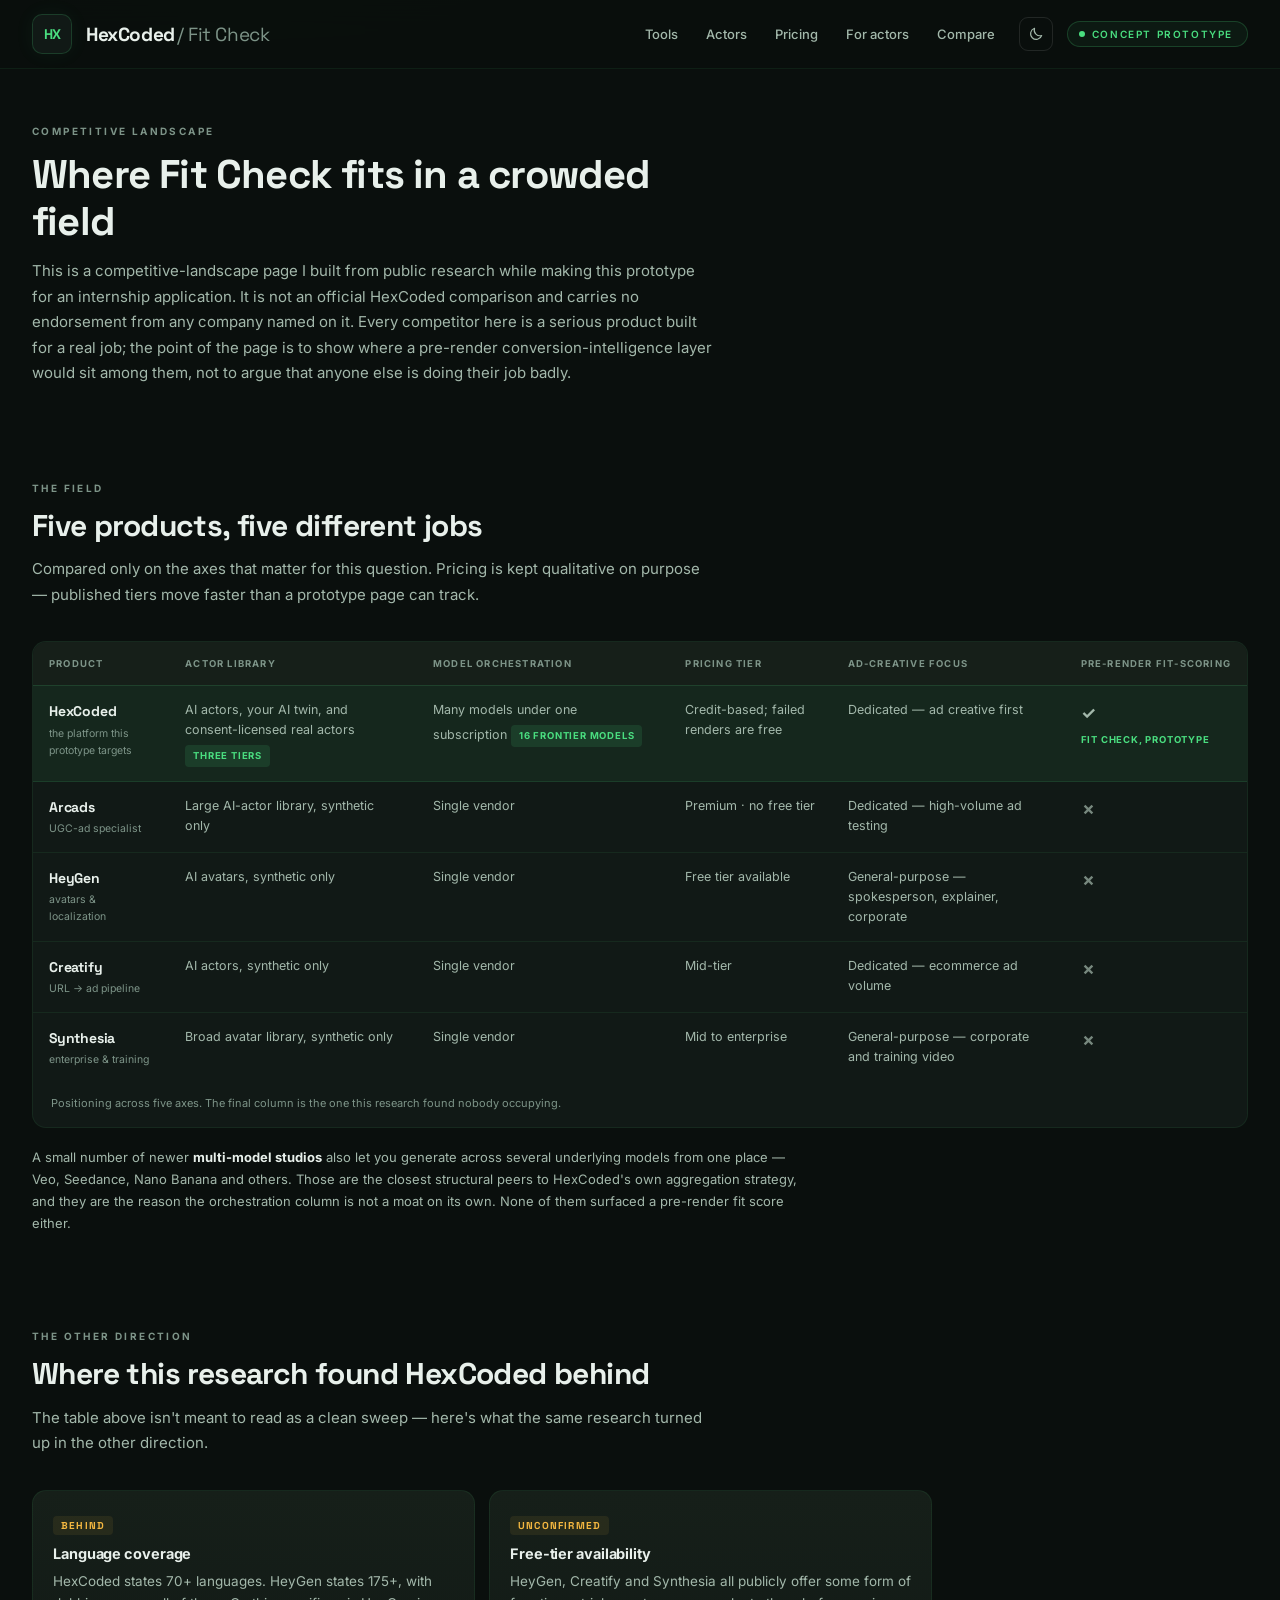
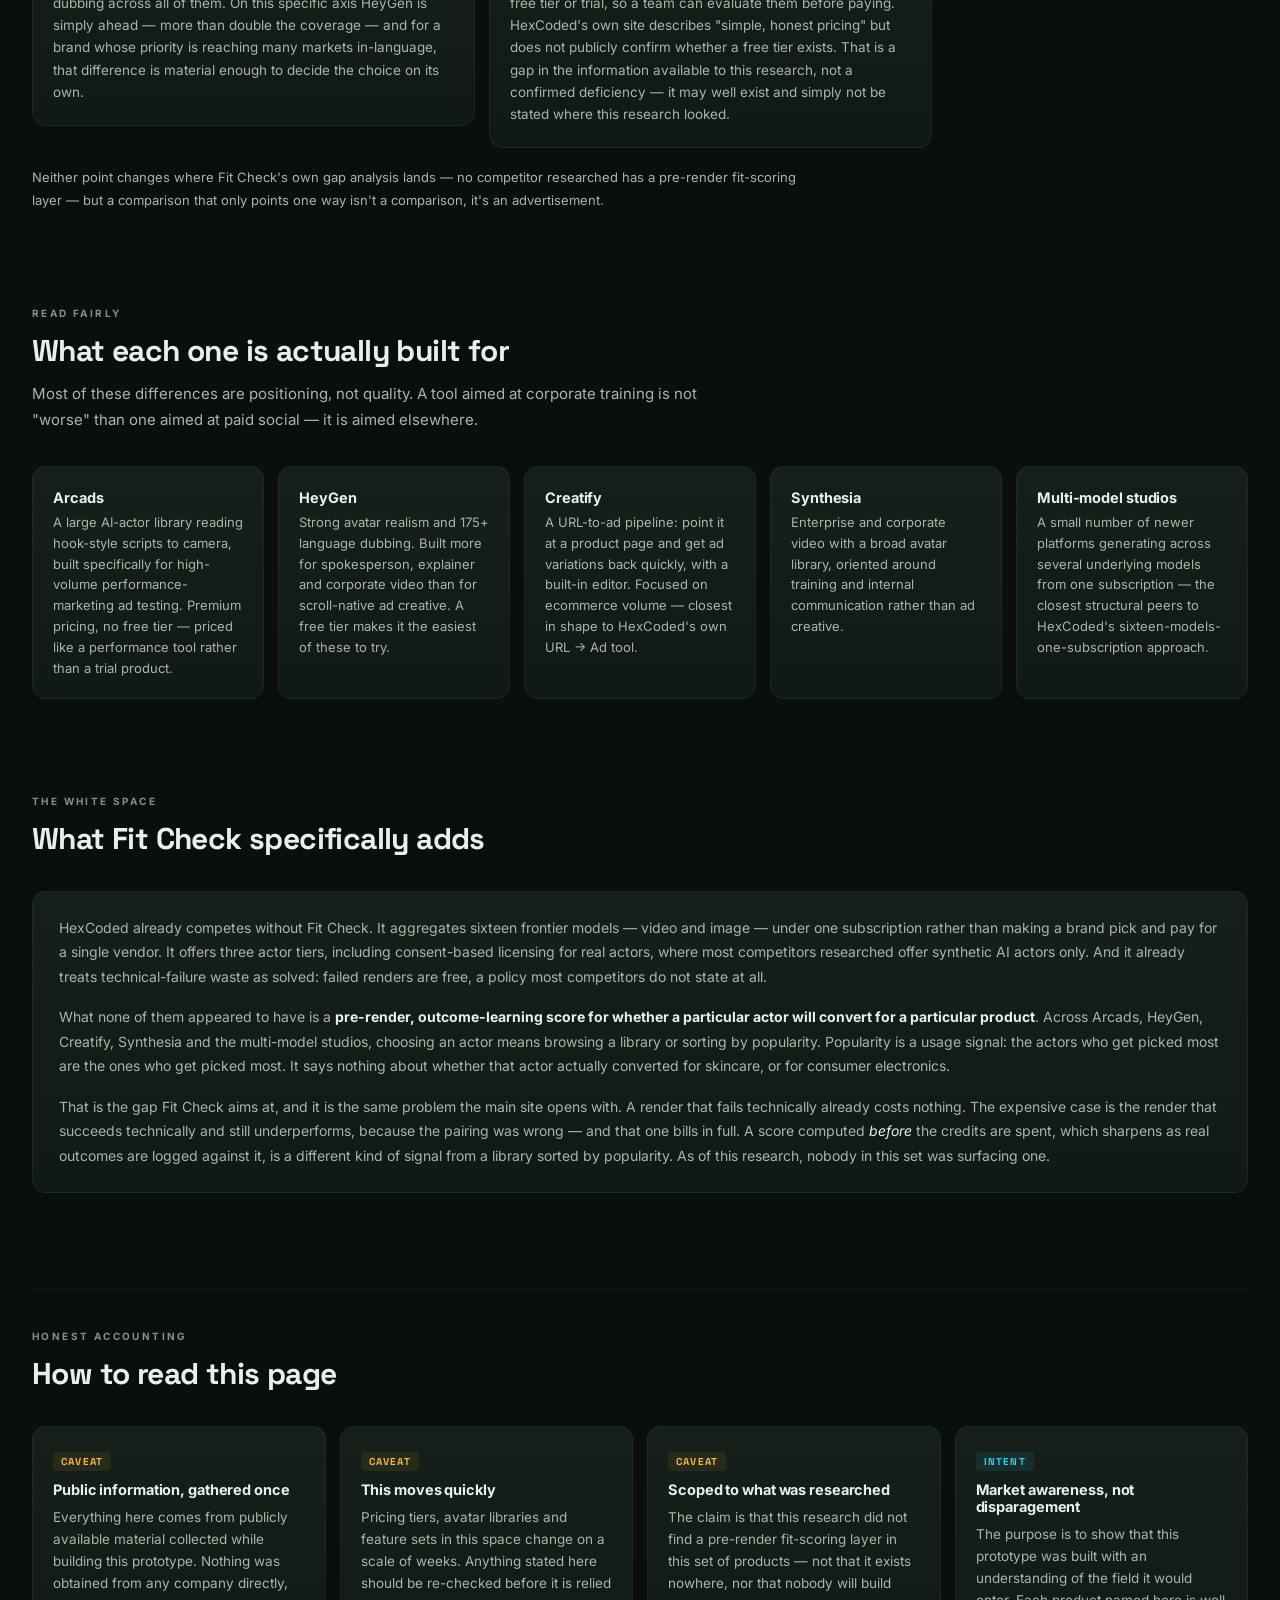
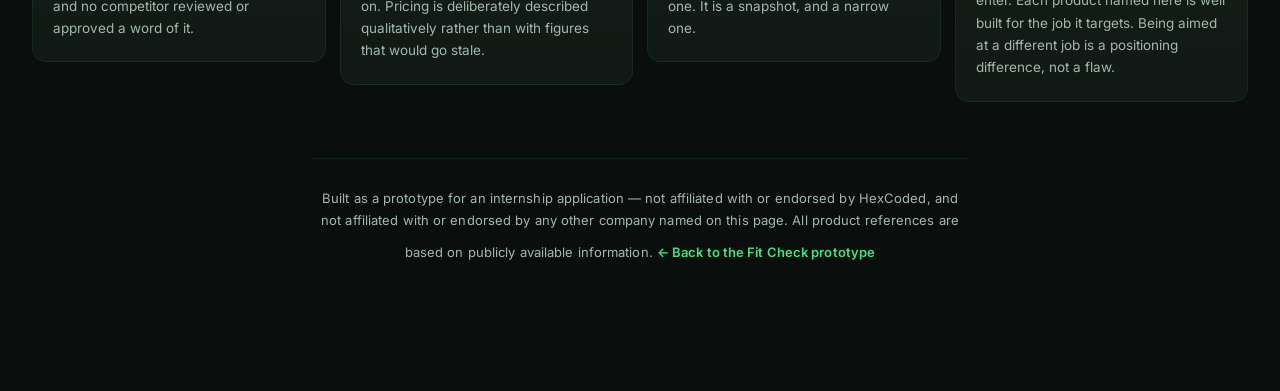
==== commit 202de526: "Add a "where HexCoded is behind" section to the comparison The table showed HexCoded ahead or neutra" ====
--- a/competitors.html
+++ b/competitors.html
@@ -165,6 +165,40 @@
       either.</p>
   </section>
 
+  <!-- ══ WHERE HEXCODED IS BEHIND ═══════════════════════════════════ -->
+  <section class="section" id="behind">
+    <div class="section-head">
+      <div class="section-eyebrow">The other direction</div>
+      <h2 class="section-title">Where this research found HexCoded behind</h2>
+      <p class="section-sub">The table above isn't meant to read as a clean sweep — here's what the
+        same research turned up in the other direction.</p>
+    </div>
+
+    <div class="how-grid compare-behind">
+      <div class="how-card">
+        <div class="how-num how-num--standin">Behind</div>
+        <div class="how-h">Language coverage</div>
+        <div class="how-p">HexCoded states 70+ languages. HeyGen states 175+, with dubbing across
+          all of them. On this specific axis HeyGen is simply ahead — more than double the coverage —
+          and for a brand whose priority is reaching many markets in-language, that difference is
+          material enough to decide the choice on its own.</div>
+      </div>
+      <div class="how-card">
+        <div class="how-num how-num--standin">Unconfirmed</div>
+        <div class="how-h">Free-tier availability</div>
+        <div class="how-p">HeyGen, Creatify and Synthesia all publicly offer some form of free tier
+          or trial, so a team can evaluate them before paying. HexCoded's own site describes "simple,
+          honest pricing" but does not publicly confirm whether a free tier exists. That is a gap in
+          the information available to this research, not a confirmed deficiency — it may well exist
+          and simply not be stated where this research looked.</div>
+      </div>
+    </div>
+
+    <p class="compare-foot">Neither point changes where Fit Check's own gap analysis lands — no
+      competitor researched has a pre-render fit-scoring layer — but a comparison that only points
+      one way isn't a comparison, it's an advertisement.</p>
+  </section>
+
   <!-- ══ WHAT EACH ONE IS ACTUALLY FOR ══════════════════════════════ -->
   <section class="section" id="field">
     <div class="section-head">
--- a/style.css
+++ b/style.css
@@ -2281,6 +2281,14 @@
 
 .compare-grid { grid-template-columns: repeat(auto-fit, minmax(215px, 1fr)); }
 
+/* two cards stretched across the full grid run ~83 characters a line; capping
+   the measure keeps them readable. Scoped to the behind section only. */
+.compare-behind {
+  grid-template-columns: repeat(2, minmax(0, 1fr));
+  max-width: 900px;
+}
+@media (max-width: 700px) { .compare-behind { grid-template-columns: 1fr; } }
+
 .compare-gap { padding: 24px 26px; }
 .compare-p {
   font-size: 14px; line-height: 1.75;
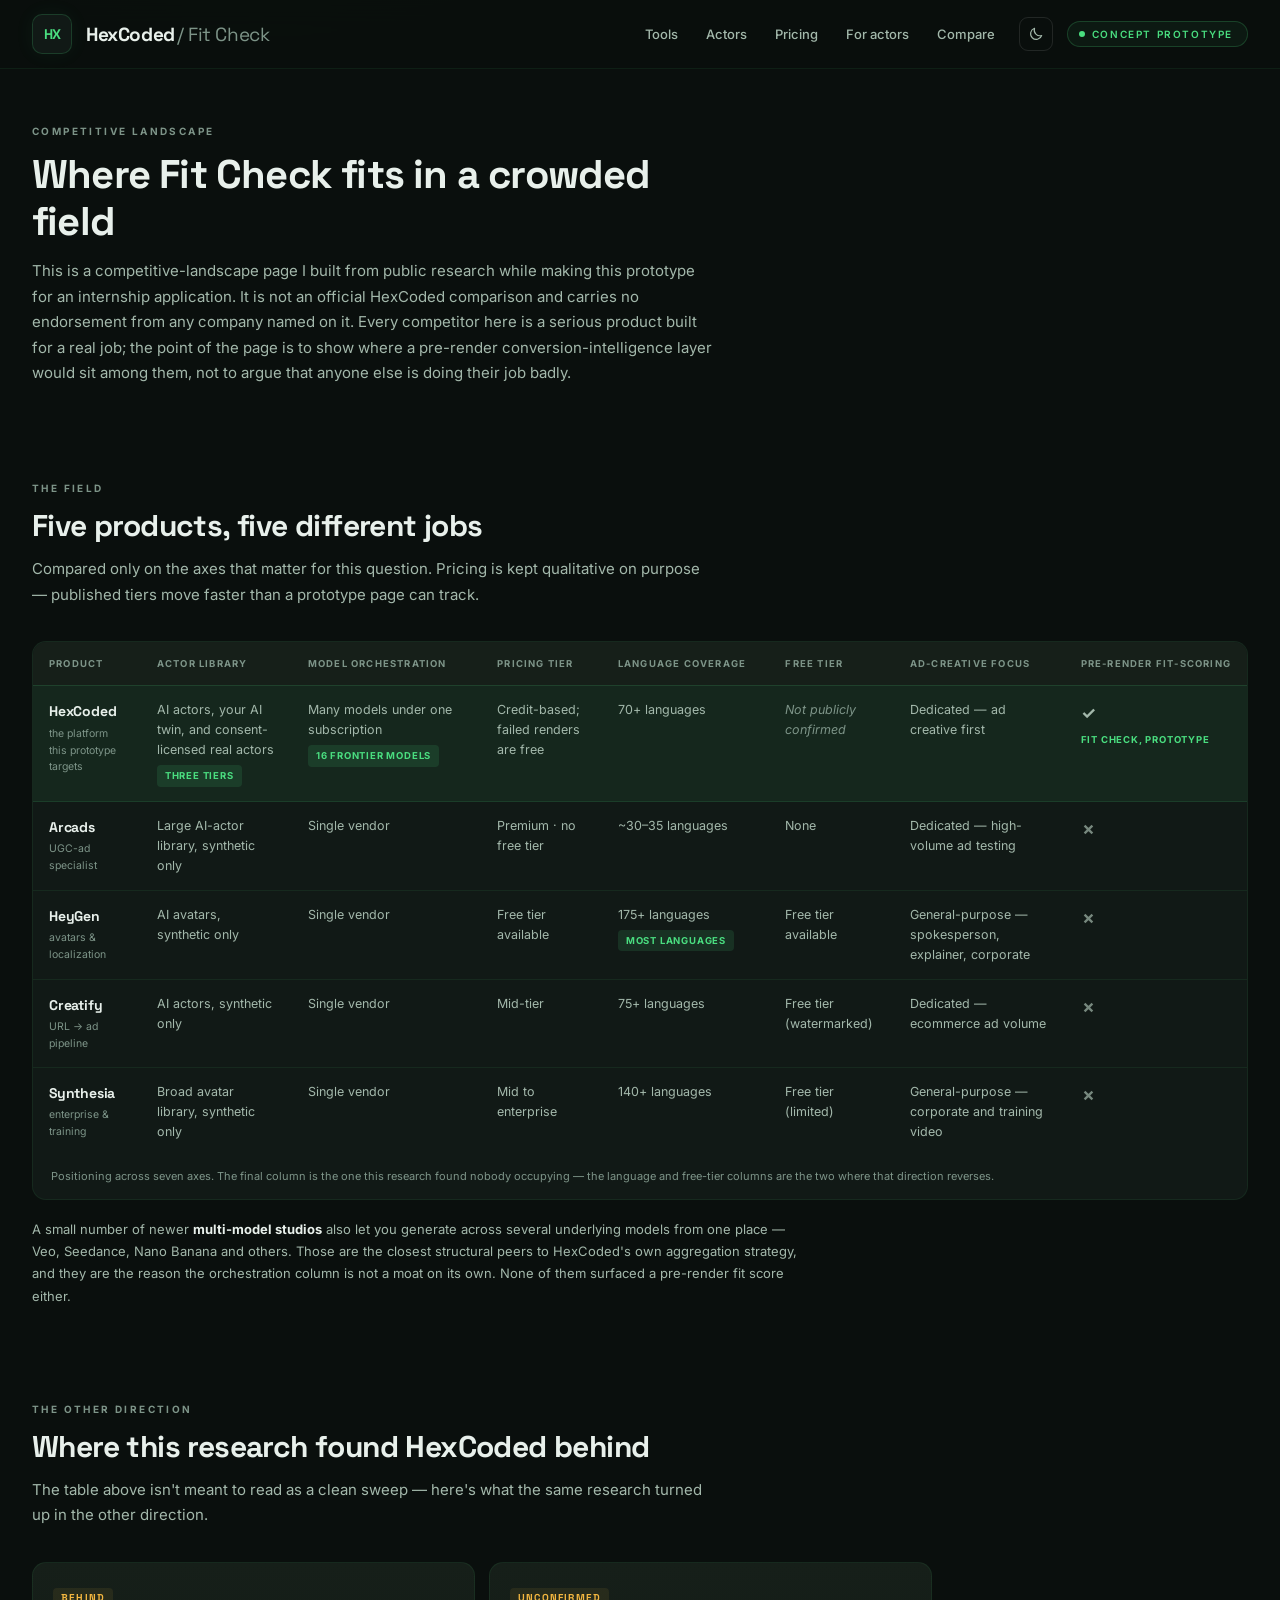
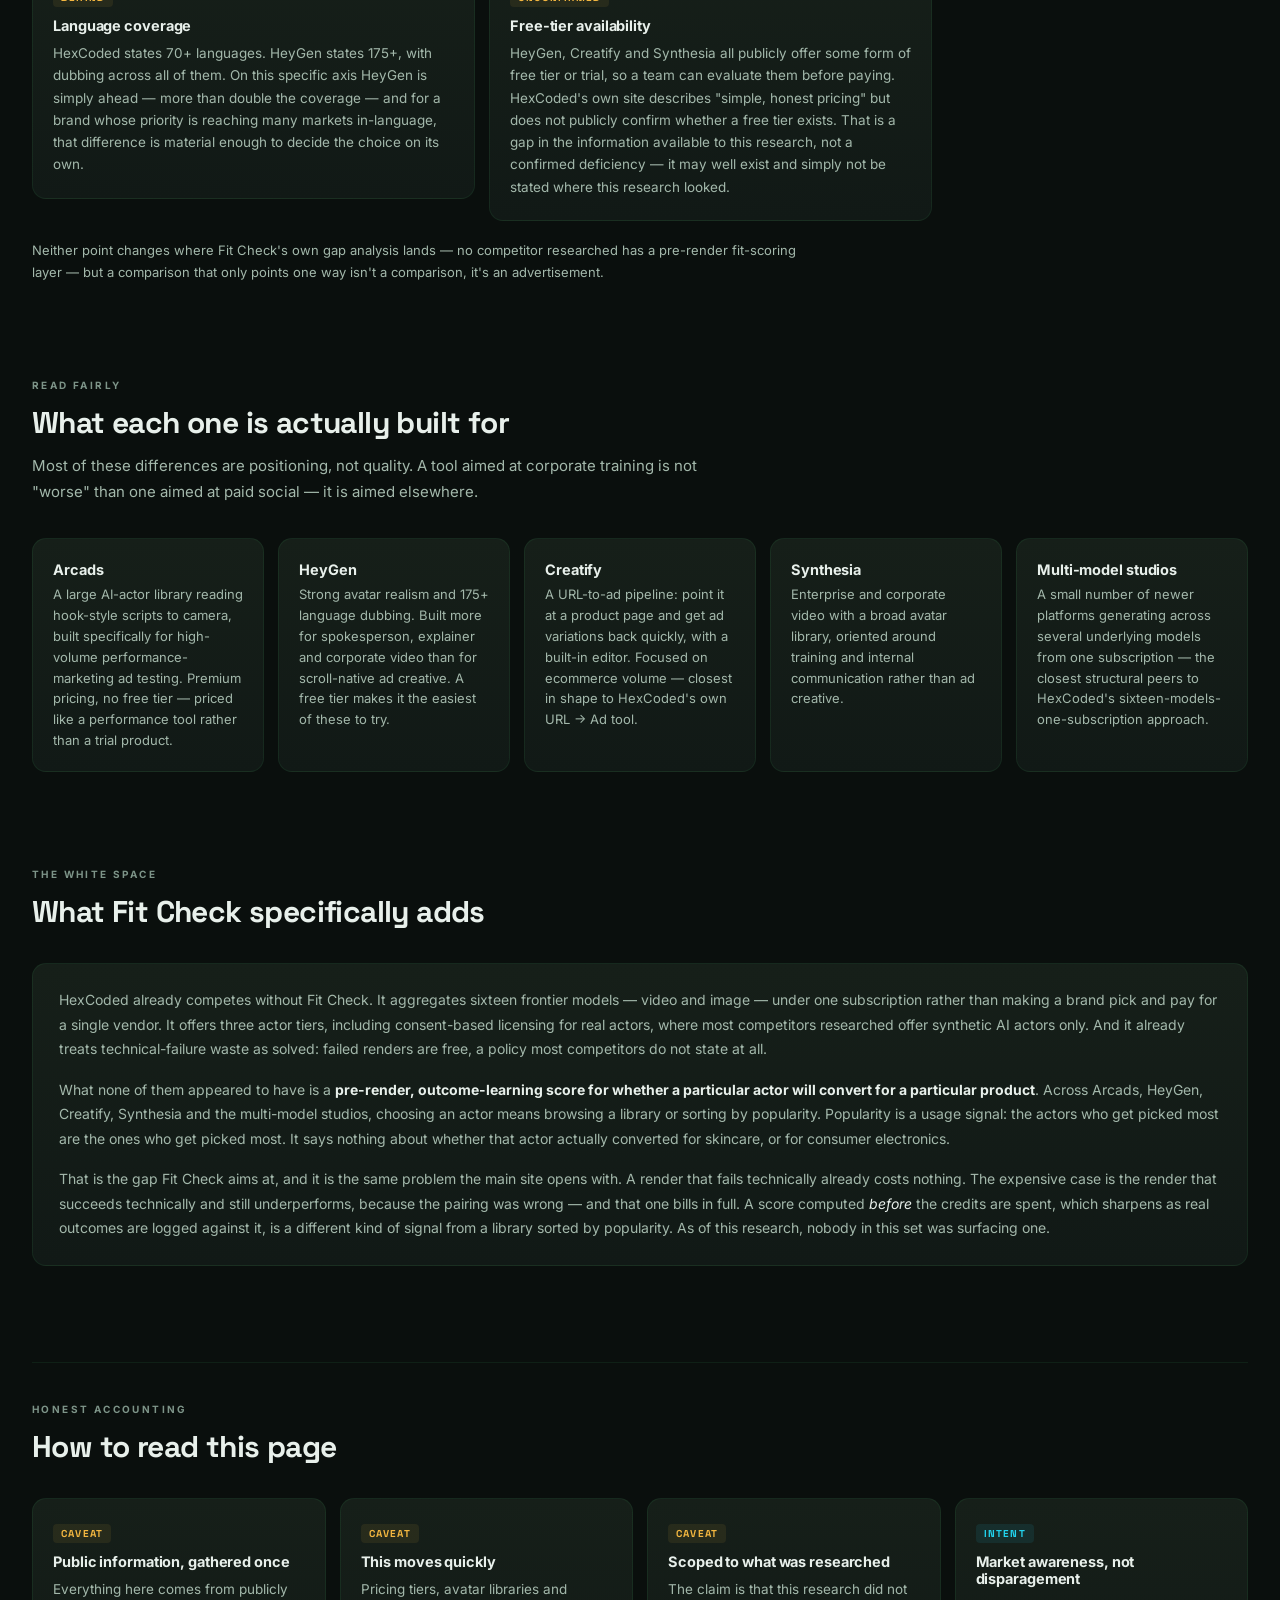
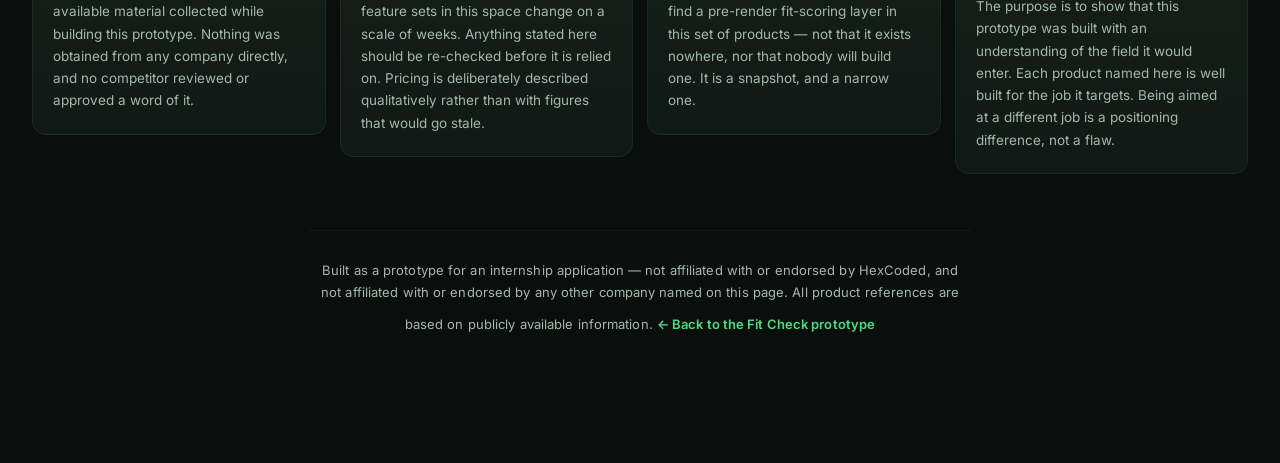
==== commit 7a7c29b9: "Add language-coverage and free-tier axes to the comparison table The table had HexCoded ahead or neu" ====
--- a/competitors.html
+++ b/competitors.html
@@ -85,14 +85,17 @@
 
     <div class="compare-scroll" tabindex="0" role="group" aria-label="Competitive comparison table">
       <table class="compare-table">
-        <caption class="compare-caption">Positioning across five axes. The final column is the one
-          this research found nobody occupying.</caption>
+        <caption class="compare-caption">Positioning across seven axes. The final column is the one
+          this research found nobody occupying — the language and free-tier columns are the two where
+          that direction reverses.</caption>
         <thead>
           <tr>
             <th scope="col">Product</th>
             <th scope="col">Actor library</th>
             <th scope="col">Model orchestration</th>
             <th scope="col">Pricing tier</th>
+            <th scope="col">Language coverage</th>
+            <th scope="col">Free tier</th>
             <th scope="col">Ad-creative focus</th>
             <th scope="col">Pre-render fit-scoring</th>
           </tr>
@@ -106,6 +109,8 @@
             <td>AI actors, your AI twin, and consent-licensed real actors <span class="compare-tick">three tiers</span></td>
             <td>Many models under one subscription <span class="compare-tick">16 frontier models</span></td>
             <td>Credit-based; failed renders are free</td>
+            <td>70+ languages</td>
+            <td class="compare-unknown">Not publicly confirmed</td>
             <td>Dedicated — ad creative first</td>
             <td class="compare-yes"><span aria-hidden="true">✓</span>
               <span class="compare-yes-label">Fit Check, prototype</span></td>
@@ -118,6 +123,8 @@
             <td>Large AI-actor library, synthetic only</td>
             <td>Single vendor</td>
             <td>Premium · no free tier</td>
+            <td>~30–35 languages</td>
+            <td>None</td>
             <td>Dedicated — high-volume ad testing</td>
             <td class="compare-no"><span aria-hidden="true">✗</span><span class="sr-only">No</span></td>
           </tr>
@@ -129,6 +136,8 @@
             <td>AI avatars, synthetic only</td>
             <td>Single vendor</td>
             <td>Free tier available</td>
+            <td>175+ languages <span class="compare-tick">most languages</span></td>
+            <td>Free tier available</td>
             <td>General-purpose — spokesperson, explainer, corporate</td>
             <td class="compare-no"><span aria-hidden="true">✗</span><span class="sr-only">No</span></td>
           </tr>
@@ -140,6 +149,8 @@
             <td>AI actors, synthetic only</td>
             <td>Single vendor</td>
             <td>Mid-tier</td>
+            <td>75+ languages</td>
+            <td>Free tier (watermarked)</td>
             <td>Dedicated — ecommerce ad volume</td>
             <td class="compare-no"><span aria-hidden="true">✗</span><span class="sr-only">No</span></td>
           </tr>
@@ -151,6 +162,8 @@
             <td>Broad avatar library, synthetic only</td>
             <td>Single vendor</td>
             <td>Mid to enterprise</td>
+            <td>140+ languages</td>
+            <td>Free tier (limited)</td>
             <td>General-purpose — corporate and training video</td>
             <td class="compare-no"><span aria-hidden="true">✗</span><span class="sr-only">No</span></td>
           </tr>
--- a/style.css
+++ b/style.css
@@ -2260,6 +2260,11 @@
 }
 
 .compare-yes, .compare-no { white-space: nowrap; font-size: 17px; font-weight: 700; }
+/* "Not publicly confirmed" is a gap in what the research could find, not a
+   confirmed absence — muted, deliberately not marked as harshly as a cross. */
+/* needs the td qualifier: .compare-table td already sets colour at (0,1,1),
+   so a bare class at (0,1,0) loses and the cell renders like any other. */
+.compare-table td.compare-unknown { color: var(--text-3); font-style: italic; }
 .compare-yes { color: var(--accent); }
 .compare-no  { color: var(--text-3); opacity: .7; }
 .compare-yes-label {
